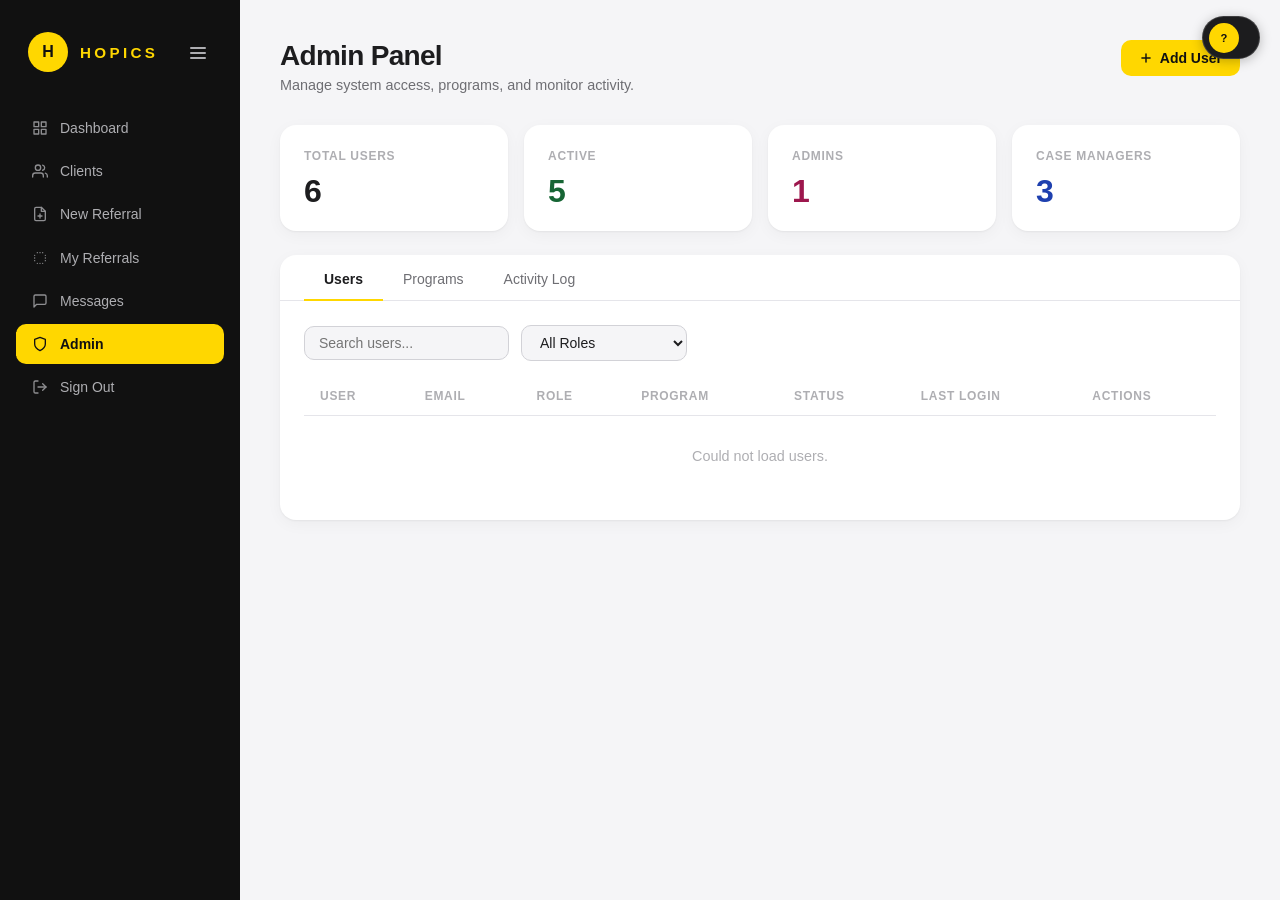
==== admin.html @ d1a569f7 "Fix program/lastLogin column mismatch from old Users sheet schema Old GAS rows had no Program column" ====
<!DOCTYPE html>
<html lang="en">
<head>
    <meta charset="UTF-8">
    <meta name="viewport" content="width=device-width, initial-scale=1.0">
    <title>HOPICS — Admin Panel</title>
    <link rel="stylesheet" href="styles.css">
    <script src="hopics-utils.js"></script>
    <style>
        /* ── Admin-specific overrides ── */
        .admin-header {
            display: flex;
            justify-content: space-between;
            align-items: flex-start;
            gap: 1rem;
            flex-wrap: wrap;
            margin-bottom: 2rem;
        }

        .admin-header h1 {
            font-size: 1.75rem;
            font-weight: 700;
            letter-spacing: -0.025em;
            color: #1d1d1f;
        }

        .admin-header p {
            color: #6e6e73;
            margin-top: 0.3rem;
            font-size: 0.9rem;
        }

        /* ── User table avatar colors ── */
        .ua-red    { background: #fce7f3; }
        .ua-purple { background: #ede9fe; }
        .ua-blue   { background: #dbeafe; }
        .ua-orange { background: #ffedd5; }
        .ua-green  { background: #dcfce7; }
        .ua-gray   { background: #f5f5f7; }

        /* ── Toggle switch ── */
        .toggle {
            position: relative;
            display: inline-flex;
            align-items: center;
            width: 38px;
            height: 22px;
            cursor: pointer;
        }

        .toggle input {
            opacity: 0;
            width: 0;
            height: 0;
            position: absolute;
        }

        .toggle-track {
            position: absolute;
            inset: 0;
            background: #d2d2d7;
            border-radius: 99px;
            transition: background 0.2s;
        }

        .toggle-thumb {
            position: absolute;
            left: 3px;
            top: 3px;
            width: 16px;
            height: 16px;
            background: #ffffff;
            border-radius: 50%;
            transition: transform 0.2s;
            box-shadow: 0 1px 3px rgba(0,0,0,0.2);
        }

        .toggle input:checked ~ .toggle-track { background: #22c55e; }
        .toggle input:checked ~ .toggle-thumb { transform: translateX(16px); }

        /* ── Filter row ── */
        .filter-row {
            display: flex;
            gap: 0.75rem;
            align-items: center;
            flex-wrap: wrap;
            margin-bottom: 1rem;
        }

        .filter-row input,
        .filter-row select {
            padding: 0.5rem 0.875rem;
            border: 1px solid #d2d2d7;
            border-radius: 10px;
            background: #f5f5f7;
            font-size: 0.875rem;
            color: #1d1d1f;
            outline: none;
            transition: border-color 0.2s, box-shadow 0.2s;
        }

        .filter-row input:focus,
        .filter-row select:focus {
            border-color: #ffd700;
            box-shadow: 0 0 0 3px rgba(255,215,0,0.18);
            background: #fff;
        }

        .filter-row input { min-width: 200px; }

        /* ── Action btn small ── */
        .btn-xs {
            padding: 0.35rem 0.75rem;
            border-radius: 8px;
            font-size: 0.78rem;
            font-weight: 600;
            cursor: pointer;
            border: none;
            display: inline-flex;
            align-items: center;
            gap: 0.3rem;
            transition: background 0.15s, box-shadow 0.15s;
            white-space: nowrap;
        }

        .btn-xs-secondary {
            background: #f5f5f7;
            color: #1d1d1f;
            border: 1px solid #d2d2d7;
        }

        .btn-xs-secondary:hover { background: #e5e5ea; }

        /* ── Programs table ── */
        .prog-type-tag {
            font-size: 0.775rem;
            color: #6e6e73;
            background: #f5f5f7;
            border-radius: 6px;
            padding: 0.2rem 0.55rem;
        }

        /* ── Activity icon ── */
        .activity-icon {
            width: 28px;
            height: 28px;
            border-radius: 8px;
            display: grid;
            place-items: center;
            flex-shrink: 0;
        }

        /* ── Modal form fields ── */
        .modal-form-group {
            display: grid;
            gap: 0.5rem;
            margin-bottom: 1.125rem;
        }

        .modal-label {
            font-size: 0.825rem;
            font-weight: 600;
            color: #1d1d1f;
        }

        .modal-input {
            width: 100%;
            padding: 0.75rem 0.875rem;
            border: 1px solid #d2d2d7;
            border-radius: 10px;
            background: #f5f5f7;
            font-size: 0.9rem;
            color: #1d1d1f;
            outline: none;
            transition: border-color 0.2s, box-shadow 0.2s, background 0.2s;
        }

        .modal-input:focus {
            border-color: #ffd700;
            box-shadow: 0 0 0 3px rgba(255,215,0,0.18);
            background: #fff;
        }

        .modal-footer {
            display: flex;
            justify-content: flex-end;
            gap: 0.625rem;
            margin-top: 1.5rem;
        }

        /* ── Responsive ── */
        @media (max-width: 900px) {
            .data-grid { grid-template-columns: repeat(2, 1fr); }
        }
    </style>
</head>
<body>
<!-- Fixed profile button top-right -->
<div id="profileBtn" onclick="window.location.href='staff-profile.html'">
    <div id="sidebarAvatar" style="width:30px;height:30px;border-radius:50%;background:#ffd700;display:grid;place-items:center;font-weight:800;font-size:0.7rem;color:#111;flex-shrink:0;overflow:hidden;">?</div>
    <span id="sidebarName" style="font-size:0.78rem;font-weight:600;color:#f5f5f7;max-width:120px;overflow:hidden;text-overflow:ellipsis;white-space:nowrap;"></span>
</div>
    <div class="app-shell">
        <aside class="app-sidebar">
            <div class="sidebar-brand">
                <div class="brand-mark">H</div>
                <h2>HOPICS</h2>
            </div>

            <nav class="sidebar-nav">
                <a href="dashboard.html">
                    <svg xmlns="http://www.w3.org/2000/svg" width="16" height="16" viewBox="0 0 24 24"
                         fill="none" stroke="currentColor" stroke-width="2" stroke-linecap="round" stroke-linejoin="round">
                        <rect x="3" y="3" width="7" height="7"/><rect x="14" y="3" width="7" height="7"/>
                        <rect x="14" y="14" width="7" height="7"/><rect x="3" y="14" width="7" height="7"/>
                    </svg>
                    <span>Dashboard</span>
                </a>
                <a href="clients.html">
                    <svg xmlns="http://www.w3.org/2000/svg" width="16" height="16" viewBox="0 0 24 24"
                         fill="none" stroke="currentColor" stroke-width="2" stroke-linecap="round" stroke-linejoin="round">
                        <path d="M17 21v-2a4 4 0 0 0-4-4H5a4 4 0 0 0-4 4v2"/>
                        <circle cx="9" cy="7" r="4"/>
                        <path d="M23 21v-2a4 4 0 0 0-3-3.87"/>
                        <path d="M16 3.13a4 4 0 0 1 0 7.75"/>
                    </svg>
                    <span>Clients</span>
                </a>
                <a href="referral.html">
                    <svg xmlns="http://www.w3.org/2000/svg" width="16" height="16" viewBox="0 0 24 24"
                         fill="none" stroke="currentColor" stroke-width="2" stroke-linecap="round" stroke-linejoin="round">
                        <path d="M14 2H6a2 2 0 0 0-2 2v16a2 2 0 0 0 2 2h12a2 2 0 0 0 2-2V8z"/>
                        <polyline points="14 2 14 8 20 8"/><line x1="12" y1="18" x2="12" y2="12"/>
                        <line x1="9" y1="15" x2="15" y2="15"/>
                    </svg>
                    <span>New Referral</span>
                </a>
                <a href="my-referrals.html">
                    <svg xmlns="http://www.w3.org/2000/svg" width="16" height="16" viewBox="0 0 24 24"
                         fill="none" stroke="currentColor" stroke-width="2" stroke-linecap="round" stroke-linejoin="round">
                        <path d="M16 4h.01"/><path d="M16 20h.01"/><path d="M8 4h.01"/><path d="M8 20h.01"/>
                        <path d="M12 4h.01"/><path d="M12 20h.01"/><path d="M4 8h.01"/><path d="M4 12h.01"/>
                        <path d="M4 16h.01"/><path d="M20 8h.01"/><path d="M20 12h.01"/><path d="M20 16h.01"/>
                    </svg>
                    <span>My Referrals</span>
                </a>
                <a href="messages.html">
                    <svg xmlns="http://www.w3.org/2000/svg" width="16" height="16" viewBox="0 0 24 24"
                         fill="none" stroke="currentColor" stroke-width="2" stroke-linecap="round" stroke-linejoin="round">
                        <path d="M21 15a2 2 0 0 1-2 2H7l-4 4V5a2 2 0 0 1 2-2h14a2 2 0 0 1 2 2z"/>
                    </svg>
                    <span>Messages</span>
                </a>
                <a href="admin.html" id="adminLink" class="active">
                    <svg xmlns="http://www.w3.org/2000/svg" width="16" height="16" viewBox="0 0 24 24"
                         fill="none" stroke="currentColor" stroke-width="2" stroke-linecap="round" stroke-linejoin="round">
                        <path d="M12 22s8-4 8-10V5l-8-3-8 3v7c0 6 8 10 8 10z"/>
                    </svg>
                    <span>Admin</span>
                </a>
                <a href="index.html" onclick="sessionStorage.removeItem('hopics_user')">
                    <svg xmlns="http://www.w3.org/2000/svg" width="16" height="16" viewBox="0 0 24 24"
                         fill="none" stroke="currentColor" stroke-width="2" stroke-linecap="round" stroke-linejoin="round">
                        <path d="M9 21H5a2 2 0 0 1-2-2V5a2 2 0 0 1 2-2h4"/>
                        <polyline points="16 17 21 12 16 7"/>
                        <line x1="21" y1="12" x2="9" y2="12"/>
                    </svg>
                    <span>Sign Out</span>
                </a>
            </nav>

        </aside>

        <main class="app-main">
            <!-- Admin Header -->
            <div class="admin-header">
                <div>
                    <h1>Admin Panel</h1>
                    <p>Manage system access, programs, and monitor activity.</p>
                </div>
                <div class="quick-actions">
                    <button class="btn btn-primary" onclick="openModal('addUserModal')">
                        <svg xmlns="http://www.w3.org/2000/svg" width="14" height="14" viewBox="0 0 24 24"
                             fill="none" stroke="currentColor" stroke-width="2.5" stroke-linecap="round" stroke-linejoin="round">
                            <line x1="12" y1="5" x2="12" y2="19"/><line x1="5" y1="12" x2="19" y2="12"/>
                        </svg>
                        Add User
                    </button>
                </div>
            </div>

            <!-- Stats -->
            <div class="data-grid" id="adminStats">
                <div class="stat-card">
                    <h3>Total Users</h3>
                    <div class="card-value">6</div>
                </div>
                <div class="stat-card">
                    <h3>Active</h3>
                    <div class="card-value" style="color:#166534;">5</div>
                </div>
                <div class="stat-card">
                    <h3>Admins</h3>
                    <div class="card-value" style="color:#9d174d;">1</div>
                </div>
                <div class="stat-card">
                    <h3>Case Managers</h3>
                    <div class="card-value" style="color:#1e40af;">3</div>
                </div>
            </div>

            <!-- Tab Bar -->
            <div class="card" style="padding:0;overflow:hidden;">
                <div class="tab-bar" style="margin-bottom:0;padding:0 1.5rem;padding-top:0.25rem;">
                    <button class="active" onclick="switchTab('users', this)">Users</button>
                    <button onclick="switchTab('programs', this)">Programs</button>
                    <button onclick="switchTab('activity', this)">Activity Log</button>
                </div>

                <div style="padding:1.5rem;">

                    <!-- ── TAB: Users ── -->
                    <div id="tab-users" class="tab-pane active">
                        <div class="filter-row">
                            <input type="text" placeholder="Search users..." id="userSearch" oninput="filterUsers(this.value)">
                            <select id="roleFilter" onchange="filterUsers(document.getElementById('userSearch').value)">
                                <option value="">All Roles</option>
                                <option value="admin">Admin</option>
                                <option value="supervisor">Supervisor</option>
                                <option value="case_manager">Case Manager</option>
                                <option value="intake">Intake Coordinator</option>
                                <option value="outreach">Outreach Worker</option>
                                <option value="readonly">Read Only</option>
                            </select>
                        </div>

                        <div class="table-wrapper" style="margin-top:0;">
                            <table class="table" id="usersTable">
                                <thead>
                                    <tr>
                                        <th>User</th>
                                        <th>Email</th>
                                        <th>Role</th>
                                        <th>Program</th>
                                        <th>Status</th>
                                        <th>Last Login</th>
                                        <th>Actions</th>
                                    </tr>
                                </thead>
                                <tbody id="usersTableBody">
                                    <!-- Populated by JS -->
                                </tbody>
                            </table>
                        </div>
                    </div>

                    <!-- ── TAB: Programs ── -->
                    <div id="tab-programs" class="tab-pane">
                        <div class="filter-row" style="justify-content:space-between;">
                            <span style="font-size:0.875rem;color:#6e6e73;">
                                Programs active in the HOPICS referral system
                            </span>
                            <button class="btn btn-secondary" onclick="openModal('addProgramModal')" style="font-size:0.825rem;padding:0.45rem 0.875rem;">
                                + Add Program
                            </button>
                        </div>

                        <div class="table-wrapper" style="margin-top:0;">
                            <table class="table">
                                <thead>
                                    <tr>
                                        <th>Program Name</th>
                                        <th>Category</th>
                                        <th>Description</th>
                                        <th>Address</th>
                                        <th>Phone</th>
                                        <th>Contact</th>
                                        <th>Status</th>
                                        <th>Actions</th>
                                    </tr>
                                </thead>
                                <tbody id="programsTableBody">
                                    <!-- Populated by JS -->
                                </tbody>
                            </table>
                        </div>
                    </div>

                    <!-- ── TAB: Activity Log ── -->
                    <div id="tab-activity" class="tab-pane">
                        <div class="filter-row">
                            <input type="date" id="logDateFrom" title="From date">
                            <input type="date" id="logDateTo" title="To date">
                            <select id="logUserFilter">
                                <option value="">All Users</option>
                                <option>Ashley R.</option>
                                <option>Carlos M.</option>
                                <option>Elena V.</option>
                                <option>Marcus D.</option>
                                <option>Jordan K.</option>
                                <option>Sam T.</option>
                            </select>
                            <button class="btn btn-secondary" style="font-size:0.825rem;padding:0.45rem 0.875rem;" onclick="filterLog()">Filter</button>
                        </div>

                        <div class="table-wrapper" style="margin-top:0;">
                            <table class="table">
                                <thead>
                                    <tr>
                                        <th>Timestamp</th>
                                        <th>User</th>
                                        <th>Action</th>
                                        <th>Details</th>
                                    </tr>
                                </thead>
                                <tbody id="activityTableBody">
                                    <!-- Populated by JS -->
                                </tbody>
                            </table>
                        </div>
                    </div>

                </div>
            </div>
        </main>
    </div>

    <!-- ══════════════════════════════════════════════════════
         MODALS
    ══════════════════════════════════════════════════════ -->

    <!-- Add User Modal -->
    <div class="modal-overlay" id="addUserModal" onclick="onOverlayClick(event,'addUserModal')">
        <div class="modal-box">
            <div class="modal-header">
                <span class="modal-title">Add New User</span>
                <button class="modal-close" onclick="closeModal('addUserModal')" aria-label="Close">
                    <svg xmlns="http://www.w3.org/2000/svg" width="16" height="16" viewBox="0 0 24 24"
                         fill="none" stroke="currentColor" stroke-width="2.5" stroke-linecap="round" stroke-linejoin="round">
                        <line x1="18" y1="6" x2="6" y2="18"/><line x1="6" y1="6" x2="18" y2="18"/>
                    </svg>
                </button>
            </div>
            <div class="modal-form-group">
                <label class="modal-label" for="newUserName">Full Name</label>
                <input class="modal-input" type="text" id="newUserName" placeholder="e.g. Jordan Kim">
            </div>
            <div class="modal-form-group">
                <label class="modal-label" for="newUserEmail">Google Workspace Email</label>
                <input class="modal-input" type="email" id="newUserEmail" placeholder="user@hopics.org">
            </div>
            <div class="modal-form-group">
                <label class="modal-label" for="newUserRole">Role</label>
                <select class="modal-input" id="newUserRole">
                    <option value="admin">Admin</option>
                    <option value="supervisor">Supervisor</option>
                    <option value="case_manager" selected>Case Manager</option>
                    <option value="intake">Intake Coordinator</option>
                    <option value="outreach">Outreach Worker</option>
                    <option value="readonly">Read Only</option>
                </select>
            </div>
            <div class="modal-form-group">
                <label class="modal-label" for="newUserProgram">Program</label>
                <select class="modal-input program-dropdown" id="newUserProgram">
                    <option value="">-- No Program --</option>
                </select>
            </div>
            <div class="modal-footer">
                <button class="btn btn-secondary" onclick="closeModal('addUserModal')">Cancel</button>
                <button class="btn btn-primary" onclick="addUser()">Add User</button>
            </div>
        </div>
    </div>

    <!-- Edit Role Modal -->
    <div class="modal-overlay" id="editRoleModal" onclick="onOverlayClick(event,'editRoleModal')">
        <div class="modal-box">
            <div class="modal-header">
                <span class="modal-title">Edit User Role</span>
                <button class="modal-close" onclick="closeModal('editRoleModal')" aria-label="Close">
                    <svg xmlns="http://www.w3.org/2000/svg" width="16" height="16" viewBox="0 0 24 24"
                         fill="none" stroke="currentColor" stroke-width="2.5" stroke-linecap="round" stroke-linejoin="round">
                        <line x1="18" y1="6" x2="6" y2="18"/><line x1="6" y1="6" x2="18" y2="18"/>
                    </svg>
                </button>
            </div>
            <p style="font-size:0.875rem;color:#6e6e73;margin-bottom:1.25rem;">
                Changing the role for <strong id="editRoleUserName" style="color:#1d1d1f;"></strong>.
            </p>
            <div class="modal-form-group">
                <label class="modal-label" for="editRoleSelect">New Role</label>
                <select class="modal-input" id="editRoleSelect">
                    <option value="admin">Admin</option>
                    <option value="supervisor">Supervisor</option>
                    <option value="case_manager">Case Manager</option>
                    <option value="intake">Intake Coordinator</option>
                    <option value="outreach">Outreach Worker</option>
                    <option value="readonly">Read Only</option>
                </select>
            </div>
            <div class="modal-footer">
                <button class="btn btn-secondary" onclick="closeModal('editRoleModal')">Cancel</button>
                <button class="btn btn-primary" onclick="saveRole()">Save Role</button>
            </div>
        </div>
    </div>

    <!-- Add Program Modal -->
    <div class="modal-overlay" id="addProgramModal" onclick="onOverlayClick(event,'addProgramModal')">
        <div class="modal-box" style="max-height:90vh;overflow-y:auto;">
            <div class="modal-header">
                <span class="modal-title">Add Program</span>
                <button class="modal-close" onclick="closeModal('addProgramModal')" aria-label="Close">
                    <svg xmlns="http://www.w3.org/2000/svg" width="16" height="16" viewBox="0 0 24 24"
                         fill="none" stroke="currentColor" stroke-width="2.5" stroke-linecap="round" stroke-linejoin="round">
                        <line x1="18" y1="6" x2="6" y2="18"/><line x1="6" y1="6" x2="18" y2="18"/>
                    </svg>
                </button>
            </div>
            <div class="modal-form-group">
                <label class="modal-label" for="newProgName">Program Name *</label>
                <input class="modal-input" type="text" id="newProgName" placeholder="e.g. Rapid Rehousing">
            </div>
            <div class="modal-form-group">
                <label class="modal-label" for="newProgCategory">Category</label>
                <input class="modal-input" type="text" id="newProgCategory" placeholder="e.g. Housing">
            </div>
            <div class="modal-form-group">
                <label class="modal-label" for="newProgDesc">Description</label>
                <textarea class="modal-input" id="newProgDesc" rows="3" placeholder="Brief description of the program..." style="resize:vertical;"></textarea>
            </div>
            <div class="modal-form-group">
                <label class="modal-label" for="newProgAddress">Address</label>
                <input class="modal-input" type="text" id="newProgAddress" placeholder="123 Main St, Los Angeles, CA">
            </div>
            <div class="modal-form-group">
                <label class="modal-label" for="newProgPhone">Phone</label>
                <input class="modal-input" type="text" id="newProgPhone" placeholder="(213) 555-0100">
            </div>
            <div class="modal-form-group">
                <label class="modal-label" for="newProgContact">Contact Name</label>
                <input class="modal-input" type="text" id="newProgContact" placeholder="e.g. Jane Doe">
            </div>
            <div class="modal-form-group">
                <label class="modal-label" for="newProgStatus">Status</label>
                <select class="modal-input" id="newProgStatus">
                    <option value="Active" selected>Active</option>
                    <option value="Inactive">Inactive</option>
                </select>
            </div>
            <div class="modal-footer">
                <button class="btn btn-secondary" onclick="closeModal('addProgramModal')">Cancel</button>
                <button class="btn btn-primary" onclick="addProgram()">Add Program</button>
            </div>
        </div>
    </div>

    <script>
        // ── Session guard ────────────────────────────────────────────
        const _sess = JSON.parse(sessionStorage.getItem('hopics_user') || '{}');
        if (_sess.role === 'admin') {
            const al = document.getElementById('adminLink');
            if (al) al.style.display = 'flex';
        }

        // ── Mock Data ────────────────────────────────────────────────
        const ROLE_LABELS = {
            admin:        'Admin',
            supervisor:   'Supervisor',
            case_manager: 'Case Manager',
            intake:       'Intake Coordinator',
            outreach:     'Outreach Worker',
            readonly:     'Read Only'
        };

        const ROLE_CSS = {
            admin:        'role-admin',
            supervisor:   'role-supervisor',
            case_manager: 'role-case-manager',
            intake:       'role-intake',
            outreach:     'role-outreach',
            readonly:     'role-readonly'
        };

        const GAS_URL = 'https://script.google.com/macros/s/AKfycbxivCGau_AAvXVPa20svMiZKRmm2IXqk6vT7KL_nmnCcIR8pz2wwUHekONomebDaM0L2w/exec';

        const AVATAR_CSS = {
            admin:        'ua-red',
            supervisor:   'ua-purple',
            case_manager: 'ua-blue',
            intake:       'ua-orange',
            outreach:     'ua-green',
            readonly:     'ua-gray'
        };

        let users = [];

        let programs = [];

        const activityLog = [
            { ts: 'Apr 6, 2026, 9:18 AM',  user: 'Ashley R.',  action: 'created',     detail: 'New referral for Maria Lopez — Housing' },
            { ts: 'Apr 6, 2026, 8:55 AM',  user: 'Elena V.',   action: 'login',       detail: 'Signed in via Google SSO' },
            { ts: 'Apr 5, 2026, 4:22 PM',  user: 'Carlos M.',  action: 'edited',      detail: 'Updated referral REF_1711944120000 status → In Progress' },
            { ts: 'Apr 5, 2026, 3:40 PM',  user: 'Ashley R.',  action: 'added',       detail: 'Added user Jordan Kim (Intake Coordinator)' },
            { ts: 'Apr 5, 2026, 2:15 PM',  user: 'Marcus D.',  action: 'created',     detail: 'New referral for David Torres — Employment' },
            { ts: 'Apr 4, 2026, 11:05 AM', user: 'Jordan K.',  action: 'login',       detail: 'Signed in via Google SSO' },
            { ts: 'Apr 3, 2026, 3:50 PM',  user: 'Ashley R.',  action: 'deactivated', detail: 'Deactivated user Sam Thompson' },
            { ts: 'Apr 3, 2026, 1:30 PM',  user: 'Elena V.',   action: 'created',     detail: 'New referral for Angela Kim — Medical' },
            { ts: 'Apr 2, 2026, 10:45 AM', user: 'Carlos M.',  action: 'edited',      detail: 'Updated referral REF_1711855320000 status → Completed' },
            { ts: 'Apr 1, 2026, 9:00 AM',  user: 'Ashley R.',  action: 'login',       detail: 'Signed in via Google SSO' }
        ];

        // ── Tab switching ─────────────────────────────────────────────
        function switchTab(name, btn) {
            document.querySelectorAll('.tab-pane').forEach(p => p.classList.remove('active'));
            document.querySelectorAll('.tab-bar button').forEach(b => b.classList.remove('active'));
            document.getElementById('tab-' + name).classList.add('active');
            btn.classList.add('active');
        }

        // ── Initials ─────────────────────────────────────────────────
        function initials(name) {
            const p = name.trim().split(' ');
            return p.length >= 2 ? (p[0][0] + p[p.length - 1][0]).toUpperCase() : name.slice(0, 2).toUpperCase();
        }

        // ── Render Users ──────────────────────────────────────────────
        function renderUsers(list) {
            const tbody = document.getElementById('usersTableBody');
            tbody.innerHTML = list.map(u => `
                <tr data-id="${u.id}">
                    <td>
                        <div style="display:flex;align-items:center;gap:0.75rem;">
                            <div class="admin-table-avatar ${AVATAR_CSS[u.role]}">${initials(u.name)}</div>
                            <span style="font-weight:600;font-size:0.9rem;">${u.name}</span>
                        </div>
                    </td>
                    <td style="color:#6e6e73;font-size:0.875rem;">${u.email}</td>
                    <td><span class="role-badge ${ROLE_CSS[u.role]}">${ROLE_LABELS[u.role]}</span></td>
                    <td style="font-size:0.875rem;color:#3d3d3f;">${u.program || '—'}</td>
                    <td>
                        <span class="status-pill ${u.status ? 'status-active-pill' : 'status-inactive-pill'}">
                            ${u.status ? 'Active' : 'Inactive'}
                        </span>
                    </td>
                    <td style="color:#6e6e73;font-size:0.85rem;">${u.lastLogin}</td>
                    <td>
                        <div style="display:flex;align-items:center;gap:0.625rem;">
                            <button class="btn-xs btn-xs-secondary" onclick="openEditRole(${u.id})">Edit Role</button>
                            <button class="btn-xs btn-xs-secondary" onclick="openEditProgram('${u.email}', ${JSON.stringify(u.program || '')})">Edit Program</button>
                            <label class="toggle" title="${u.status ? 'Deactivate' : 'Activate'} user">
                                <input type="checkbox" ${u.status ? 'checked' : ''} onchange="toggleUser(${u.id}, this.checked)">
                                <div class="toggle-track"></div>
                                <div class="toggle-thumb"></div>
                            </label>
                        </div>
                    </td>
                </tr>
            `).join('');
        }

        function filterUsers(q) {
            const role = document.getElementById('roleFilter').value;
            const lower = q.toLowerCase();
            const filtered = users.filter(u =>
                (!role || u.role === role) &&
                (!q || u.name.toLowerCase().includes(lower) || u.email.toLowerCase().includes(lower))
            );
            renderUsers(filtered);
        }

        // ── Render Programs ───────────────────────────────────────────
        function renderPrograms() {
            const tbody = document.getElementById('programsTableBody');
            const canEdit = (_sess.role === 'admin' || _sess.role === 'supervisor');
            if (!programs || programs.length === 0) {
                tbody.innerHTML = '<tr><td colspan="8" style="text-align:center;padding:2rem;color:#aeaeb2;">No programs found.</td></tr>';
                return;
            }
            tbody.innerHTML = programs.map(p => `
                <tr>
                    <td style="font-weight:600;">${p.programName || p.name || ''}</td>
                    <td><span class="prog-type-tag">${p.category || p.type || '—'}</span></td>
                    <td style="font-size:0.85rem;color:#3d3d3f;max-width:180px;overflow:hidden;text-overflow:ellipsis;white-space:nowrap;" title="${(p.description || '').replace(/"/g,'&quot;')}">${p.description ? (p.description.length > 50 ? p.description.slice(0,50) + '…' : p.description) : '—'}</td>
                    <td style="font-size:0.85rem;color:#3d3d3f;">${p.address || '—'}</td>
                    <td style="font-size:0.85rem;color:#3d3d3f;">${p.phone || '—'}</td>
                    <td style="font-size:0.85rem;color:#3d3d3f;">${p.contactName || '—'}</td>
                    <td>
                        <span class="status-pill ${(p.status || (p.active ? 'Active' : 'Inactive')) === 'Active' ? 'prog-active' : 'prog-inactive'}">
                            ${p.status || (p.active ? 'Active' : 'Inactive')}
                        </span>
                    </td>
                    <td>
                        <div style="display:flex;align-items:center;gap:0.5rem;">
                            ${canEdit ? `<button class="btn-xs btn-xs-secondary" onclick='openEditProgramModal(${JSON.stringify(p)})'>Edit</button>` : ''}
                            ${canEdit ? `<button class="btn-xs btn-xs-secondary" style="color:#dc2626;border-color:#fecaca;" onclick="deleteProgram('${p.programId || ''}', '${(p.programName || p.name || '').replace(/'/g,"\\'")}')">Delete</button>` : ''}
                        </div>
                    </td>
                </tr>
            `).join('');
        }

        // ── Render Activity Log ───────────────────────────────────────
        const ACTION_CSS = {
            created:     'action-created',
            edited:      'action-edited',
            login:       'action-login',
            added:       'action-added',
            deactivated: 'action-deactivated'
        };

        function renderActivity(list) {
            const tbody = document.getElementById('activityTableBody');
            tbody.innerHTML = list.map(a => `
                <tr>
                    <td style="color:#6e6e73;font-size:0.83rem;white-space:nowrap;">${a.ts}</td>
                    <td style="font-weight:600;font-size:0.875rem;">${a.user}</td>
                    <td><span class="action-tag ${ACTION_CSS[a.action] || ''}">${a.action.charAt(0).toUpperCase() + a.action.slice(1)}</span></td>
                    <td style="font-size:0.875rem;color:#3d3d3f;">${a.detail}</td>
                </tr>
            `).join('');
        }

        function filterLog() {
            const user = document.getElementById('logUserFilter').value;
            const from = document.getElementById('logDateFrom').value;
            const to   = document.getElementById('logDateTo').value;
            let list = activityLog;
            if (user) list = list.filter(a => a.user.startsWith(user.split(' ')[0]));
            renderActivity(list);
        }

        // ── Toggle user active state ──────────────────────────────────
        function toggleUser(id, active) {
            const u = users.find(u => u.id === id);
            if (u) {
                u.status = active;
                updateAdminStats();
            }
        }

        // ── Add user ─────────────────────────────────────────────────
        function addUser() {
            const name    = document.getElementById('newUserName').value.trim();
            const email   = document.getElementById('newUserEmail').value.trim();
            const role    = document.getElementById('newUserRole').value;
            const program = document.getElementById('newUserProgram').value;

            if (!name || !email) {
                alert('Please fill in name and email.');
                return;
            }

            fetch(GAS_URL, {
                method: 'POST',
                mode:   'no-cors',
                headers: { 'Content-Type': 'application/x-www-form-urlencoded' },
                body: new URLSearchParams({
                    action:   'newUser',
                    name:     name,
                    email:    email,
                    role:     role,
                    program:  program,
                    addedBy:  _sess.email || ''
                }).toString()
            }).catch(() => {});

            // Update local list
            users.push({ id: Date.now(), name, email, role, program, status: true, lastLogin: 'Never' });
            closeModal('addUserModal');
            document.getElementById('newUserName').value  = '';
            document.getElementById('newUserEmail').value = '';
            renderUsers(users);
            updateAdminStats();
        }

        // ── Add program ───────────────────────────────────────────────
        function addProgram() {
            const name        = document.getElementById('newProgName').value.trim();
            const category    = document.getElementById('newProgCategory').value.trim();
            const description = document.getElementById('newProgDesc').value.trim();
            const address     = document.getElementById('newProgAddress').value.trim();
            const phone       = document.getElementById('newProgPhone').value.trim();
            const contactName = document.getElementById('newProgContact').value.trim();
            const status      = document.getElementById('newProgStatus').value;

            if (!name) { alert('Please enter a program name.'); return; }

            fetch(GAS_URL, {
                method: 'POST',
                mode:   'no-cors',
                headers: { 'Content-Type': 'application/x-www-form-urlencoded' },
                body: new URLSearchParams({
                    action:      'addProgram',
                    programName: name,
                    category:    category,
                    description: description,
                    address:     address,
                    phone:       phone,
                    contactName: contactName,
                    status:      status,
                    addedBy:     _sess.email || ''
                }).toString()
            }).catch(() => {});

            closeModal('addProgramModal');
            // Clear fields
            ['newProgName','newProgCategory','newProgDesc','newProgAddress','newProgPhone','newProgContact'].forEach(id => {
                document.getElementById(id).value = '';
            });
            document.getElementById('newProgStatus').value = 'Active';
            loadPrograms();
        }

        // ── Edit role ─────────────────────────────────────────────────
        let _editRoleId = null;

        function openEditRole(id) {
            const u = users.find(u => u.id === id);
            if (!u) return;
            _editRoleId = id;
            document.getElementById('editRoleUserName').textContent = u.name;
            document.getElementById('editRoleSelect').value = u.role;
            openModal('editRoleModal');
        }

        function saveRole() {
            const u = users.find(u => u.id === _editRoleId);
            if (!u) return;

            const newRole = document.getElementById('editRoleSelect').value;
            u.role = newRole;
            renderUsers(users);
            updateAdminStats();
            closeModal('editRoleModal');

            fetch(GAS_URL, {
                method: 'POST',
                mode:   'no-cors',
                headers: { 'Content-Type': 'application/x-www-form-urlencoded' },
                body: new URLSearchParams({
                    action: 'updateUserRole',
                    email:  u.email,
                    role:   newRole
                }).toString()
            }).catch(() => {});
        }

        // ── Update stats ──────────────────────────────────────────────
        function updateAdminStats() {
            const cards = document.querySelectorAll('#adminStats .card-value');
            cards[0].textContent = users.length;
            cards[1].textContent = users.filter(u => u.status).length;
            cards[2].textContent = users.filter(u => u.role === 'admin').length;
            cards[3].textContent = users.filter(u => u.role === 'case_manager').length;
        }

        // ── Modal helpers ─────────────────────────────────────────────
        function openModal(id) {
            document.getElementById(id).classList.add('open');
        }

        function closeModal(id) {
            document.getElementById(id).classList.remove('open');
        }

        function onOverlayClick(e, id) {
            if (e.target === document.getElementById(id)) closeModal(id);
        }

        document.addEventListener('keydown', function(e) {
            if (e.key === 'Escape') {
                document.querySelectorAll('.modal-overlay.open').forEach(m => m.classList.remove('open'));
            }
        });

        // ── Load users from Google Sheets ─────────────────────────────
        function loadUsers() {
            const tbody = document.getElementById('usersTableBody');
            if (tbody) tbody.innerHTML = '<tr><td colspan="7" style="text-align:center;padding:2rem;color:#aeaeb2;">Loading users…</td></tr>';

            const script = document.createElement('script');
            script.src = GAS_URL + '?action=listUsers&callback=onUsersLoaded';
            script.onerror = function() {
                if (tbody) tbody.innerHTML = '<tr><td colspan="7" style="text-align:center;padding:2rem;color:#aeaeb2;">Could not load users.</td></tr>';
            };
            setTimeout(function() {
                if (users.length === 0) renderUsers([]);
            }, 10000);
            document.head.appendChild(script);
        }

        // Detect if a value looks like a date/timestamp (column shift from old schema)
        function looksLikeDate(val) {
            if (!val) return false;
            var s = String(val);
            return /^\d{4}-\d{2}-\d{2}/.test(s) || s.includes('T') && s.includes(':') && s.includes('Z');
        }

        function onUsersLoaded(data) {
            if (data && data.success && Array.isArray(data.users)) {
                users = data.users.map(function(u, i) {
                    // Old schema had no Program column — detect by checking if program field is a date
                    var prog      = u.program   || '';
                    var lastLogin = u.lastLogin || 'Never';
                    if (looksLikeDate(prog)) {
                        // Columns shifted: program slot has dateAdded, lastLogin slot has addedBy
                        prog      = '';
                        lastLogin = u.dateAdded || 'Never';
                    }
                    // Clean up raw ISO timestamps for display
                    if (looksLikeDate(lastLogin)) {
                        try { lastLogin = new Date(lastLogin).toLocaleDateString(); } catch(e) {}
                    }
                    return {
                        id:        i + 1,
                        name:      u.name  || '',
                        email:     u.email || '',
                        role:      u.role  || 'case_manager',
                        status:    String(u.status).toLowerCase() === 'active',
                        program:   prog,
                        lastLogin: lastLogin
                    };
                });
                renderUsers(users);
                updateAdminStats();
            }
        }

        // ── Load programs from Google Sheets ──────────────────────────
        function loadPrograms() {
            const tbody = document.getElementById('programsTableBody');
            if (tbody) tbody.innerHTML = '<tr><td colspan="8" style="text-align:center;padding:2rem;color:#aeaeb2;">Loading programs…</td></tr>';

            const cbName = '_progCb' + Date.now();
            window[cbName] = function(data) {
                try { delete window[cbName]; } catch(e) {}
                if (data && data.success && Array.isArray(data.programs)) {
                    programs = data.programs;
                } else {
                    programs = [];
                }
                renderPrograms();
            };
            const script = document.createElement('script');
            script.src = GAS_URL + '?action=listPrograms&callback=' + cbName;
            script.onerror = function() {
                programs = [];
                renderPrograms();
            };
            document.head.appendChild(script);
        }

        // ── Load programs into dropdown selects ───────────────────────
        function loadProgramsForDropdown() {
            const cbName = '_progDdCb' + Date.now();
            window[cbName] = function(data) {
                try { delete window[cbName]; } catch(e) {}
                const selects = document.querySelectorAll('.program-dropdown');
                const opts = '<option value="">-- No Program --</option>' +
                    (data.success && data.programs ? data.programs.filter(p => p.status !== 'Inactive').map(p =>
                        `<option value="${p.programName}">${p.programName}</option>`
                    ).join('') : '');
                selects.forEach(s => { s.innerHTML = opts; });
            };
            const s = document.createElement('script');
            s.src = GAS_URL + '?action=listPrograms&callback=' + cbName;
            document.head.appendChild(s);
        }

        // ── Edit program assignment for a user ────────────────────────
        function openEditProgram(email, currentProgram) {
            const prog = prompt('Assign program for ' + email + ':\n(Leave blank to remove)', currentProgram || '');
            if (prog === null) return; // cancelled
            fetch(GAS_URL, {
                method: 'POST', mode: 'no-cors',
                headers: { 'Content-Type': 'application/x-www-form-urlencoded' },
                body: new URLSearchParams({ action: 'updateUserProgram', email, program: prog, changedBy: _sess.email || '' }).toString()
            }).catch(() => {});
            // Update local display immediately
            const user = users.find(u => u.email === email);
            if (user) { user.program = prog; renderUsers(users); }
        }

        // ── Edit program modal ────────────────────────────────────────
        function openEditProgramModal(prog) {
            document.getElementById('editProgId').value        = prog.programId || '';
            document.getElementById('editProgName').value      = prog.programName || '';
            document.getElementById('editProgCategory').value  = prog.category || '';
            document.getElementById('editProgDesc').value      = prog.description || '';
            document.getElementById('editProgAddress').value   = prog.address || '';
            document.getElementById('editProgPhone').value     = prog.phone || '';
            document.getElementById('editProgContact').value   = prog.contactName || '';
            document.getElementById('editProgStatus').value    = prog.status || 'Active';
            document.getElementById('editProgramModal').style.display = 'flex';
        }

        function saveEditProgram() {
            const body = new URLSearchParams({
                action:       'updateProgram',
                programId:    document.getElementById('editProgId').value,
                programName:  document.getElementById('editProgName').value,
                category:     document.getElementById('editProgCategory').value,
                description:  document.getElementById('editProgDesc').value,
                address:      document.getElementById('editProgAddress').value,
                phone:        document.getElementById('editProgPhone').value,
                contactName:  document.getElementById('editProgContact').value,
                status:       document.getElementById('editProgStatus').value,
                updatedBy:    _sess.email || ''
            });
            fetch(GAS_URL, { method: 'POST', mode: 'no-cors', headers: { 'Content-Type': 'application/x-www-form-urlencoded' }, body: body.toString() }).catch(() => {});
            document.getElementById('editProgramModal').style.display = 'none';
            loadPrograms();
        }

        function deleteProgram(programId, programName) {
            if (!confirm('Delete program "' + programName + '"? This cannot be undone.')) return;
            fetch(GAS_URL, {
                method: 'POST', mode: 'no-cors',
                headers: { 'Content-Type': 'application/x-www-form-urlencoded' },
                body: new URLSearchParams({ action: 'deleteProgram', programId, deletedBy: _sess.email || '' }).toString()
            }).catch(() => {});
            loadPrograms();
        }

        // ── Init ──────────────────────────────────────────────────────
        loadUsers();
        loadPrograms();
        renderActivity(activityLog);
        loadProgramsForDropdown();
    </script>
    <iframe name="submissionFrame" style="display:none;"></iframe>

    <!-- Profile Modal -->
    <div id="profileModal" style="display:none;position:fixed;inset:0;z-index:1000;background:rgba(0,0,0,0.5);backdrop-filter:blur(4px);" onclick="if(event.target===this)closeProfileModal()">
        <div style="position:absolute;top:50%;left:50%;transform:translate(-50%,-50%);background:#1c1c1e;border:1px solid rgba(255,255,255,0.1);border-radius:20px;padding:2rem;width:100%;max-width:400px;margin:1rem;">
            <div style="display:flex;justify-content:space-between;align-items:center;margin-bottom:1.5rem;">
                <h3 style="color:#f5f5f7;font-size:1.1rem;font-weight:700;margin:0;">My Profile</h3>
                <button onclick="closeProfileModal()" style="background:none;border:none;color:#6e6e73;cursor:pointer;font-size:1.2rem;">✕</button>
            </div>
            <!-- Avatar + identity -->
            <div style="display:flex;flex-direction:column;align-items:center;margin-bottom:1.25rem;gap:0.5rem;">
                <div id="profileAvatar" style="width:80px;height:80px;border-radius:50%;background:#ffd700;display:grid;place-items:center;font-weight:800;font-size:1.6rem;color:#111;overflow:hidden;margin-bottom:0.25rem;"></div>
                <div id="profileName" style="color:#f5f5f7;font-size:1.15rem;font-weight:700;"></div>
                <div id="profileEmail" style="color:#aeaeb2;font-size:0.82rem;"></div>
                <div id="profileRole" style="background:rgba(255,215,0,0.12);color:#ffd700;font-size:0.75rem;font-weight:600;text-transform:capitalize;padding:0.2rem 0.75rem;border-radius:20px;border:1px solid rgba(255,215,0,0.25);"></div>
                <label style="font-size:0.75rem;color:#6e6e73;cursor:pointer;margin-top:0.25rem;">
                    <input type="file" id="photoUpload" accept="image/*" style="display:none;" onchange="handlePhotoUpload(this)">
                    Change Photo
                </label>
            </div>
            <div style="height:1px;background:rgba(255,255,255,0.08);margin-bottom:1.25rem;"></div>
            <button onclick="signOut()" style="margin-top:1.5rem;width:100%;padding:0.75rem;border-radius:10px;border:1px solid rgba(239,68,68,0.3);background:rgba(239,68,68,0.1);color:#fca5a5;font-size:0.875rem;font-weight:600;cursor:pointer;">Sign Out</button>
        </div>
    </div>

    <!-- Edit Program Modal -->
    <div id="editProgramModal" style="display:none;position:fixed;inset:0;z-index:600;background:rgba(0,0,0,0.5);align-items:center;justify-content:center;" onclick="if(event.target===this)this.style.display='none'">
      <div style="background:#fff;border-radius:20px;padding:2rem;width:100%;max-width:500px;margin:1rem;max-height:90vh;overflow-y:auto;">
        <div style="display:flex;justify-content:space-between;align-items:center;margin-bottom:1.25rem;">
          <h3 style="margin:0;font-size:1rem;font-weight:700;">Edit Program</h3>
          <button onclick="document.getElementById('editProgramModal').style.display='none'" style="background:none;border:none;font-size:1.2rem;cursor:pointer;color:#6e6e73;">✕</button>
        </div>
        <input type="hidden" id="editProgId">
        <div style="display:flex;flex-direction:column;gap:0.875rem;">
          <div><label style="font-size:0.8rem;font-weight:600;color:#6e6e73;display:block;margin-bottom:0.3rem;">Program Name *</label><input id="editProgName" class="form-input" style="width:100%;box-sizing:border-box;"></div>
          <div><label style="font-size:0.8rem;font-weight:600;color:#6e6e73;display:block;margin-bottom:0.3rem;">Category</label><input id="editProgCategory" class="form-input" style="width:100%;box-sizing:border-box;"></div>
          <div><label style="font-size:0.8rem;font-weight:600;color:#6e6e73;display:block;margin-bottom:0.3rem;">Description</label><textarea id="editProgDesc" class="form-input" rows="3" style="width:100%;box-sizing:border-box;resize:vertical;"></textarea></div>
          <div><label style="font-size:0.8rem;font-weight:600;color:#6e6e73;display:block;margin-bottom:0.3rem;">Address</label><input id="editProgAddress" class="form-input" style="width:100%;box-sizing:border-box;"></div>
          <div><label style="font-size:0.8rem;font-weight:600;color:#6e6e73;display:block;margin-bottom:0.3rem;">Phone</label><input id="editProgPhone" class="form-input" style="width:100%;box-sizing:border-box;"></div>
          <div><label style="font-size:0.8rem;font-weight:600;color:#6e6e73;display:block;margin-bottom:0.3rem;">Contact Name</label><input id="editProgContact" class="form-input" style="width:100%;box-sizing:border-box;"></div>
          <div><label style="font-size:0.8rem;font-weight:600;color:#6e6e73;display:block;margin-bottom:0.3rem;">Status</label>
            <select id="editProgStatus" class="form-input" style="width:100%;box-sizing:border-box;">
              <option value="Active">Active</option>
              <option value="Inactive">Inactive</option>
            </select>
          </div>
        </div>
        <div style="display:flex;gap:0.75rem;margin-top:1.5rem;">
          <button onclick="document.getElementById('editProgramModal').style.display='none'" class="btn btn-secondary" style="flex:1;">Cancel</button>
          <button onclick="saveEditProgram()" class="btn btn-primary" style="flex:1;">Save Changes</button>
        </div>
      </div>
    </div>

    <script>
    (function initProfileWidget() {
        const sess = JSON.parse(sessionStorage.getItem('hopics_user') || '{}');
        if (!sess.email) return;

        function getInitials(name) {
            if (!name) return '?';
            const p = name.trim().split(' ');
            return p.length >= 2 ? (p[0][0] + p[p.length-1][0]).toUpperCase() : name.slice(0,2).toUpperCase();
        }

        const savedPhoto = localStorage.getItem('hopics_profile_photo_' + sess.email);
        const avatarContent = savedPhoto
            ? `<img src="${savedPhoto}" style="width:100%;height:100%;object-fit:cover;">`
            : getInitials(sess.name || sess.email);

        const sidebarAv = document.getElementById('sidebarAvatar');
        const sidebarNm = document.getElementById('sidebarName');
        const sidebarRl = document.getElementById('sidebarRole');
        if (sidebarAv) { sidebarAv.innerHTML = avatarContent; if (savedPhoto) sidebarAv.style.background = 'transparent'; }
        if (sidebarNm) sidebarNm.textContent = sess.name || sess.email;
        if (sidebarRl) sidebarRl.textContent = (sess.role || '').replace(/_/g, ' ');
    })();

    function openProfileModal() {
        const sess = JSON.parse(sessionStorage.getItem('hopics_user') || '{}');
        function getInitials(name) {
            if (!name) return '?';
            const p = name.trim().split(' ');
            return p.length >= 2 ? (p[0][0] + p[p.length-1][0]).toUpperCase() : name.slice(0,2).toUpperCase();
        }
        const savedPhoto = localStorage.getItem('hopics_profile_photo_' + sess.email);
        const avEl = document.getElementById('profileAvatar');
        if (avEl) {
            avEl.innerHTML = savedPhoto ? `<img src="${savedPhoto}" style="width:100%;height:100%;object-fit:cover;">` : getInitials(sess.name || sess.email);
            avEl.style.background = savedPhoto ? 'transparent' : '#ffd700';
        }
        const nm = document.getElementById('profileName');   if (nm) nm.textContent  = sess.name  || '—';
        const em = document.getElementById('profileEmail');  if (em) em.textContent  = sess.email || '—';
        const rl = document.getElementById('profileRole');   if (rl) rl.textContent  = (sess.role || '').replace(/_/g, ' ');
        document.getElementById('profileModal').style.display = 'block';
    }

    function closeProfileModal() {
        document.getElementById('profileModal').style.display = 'none';
    }

    function handlePhotoUpload(input) {
        const file = input.files[0];
        if (!file) return;
        const reader = new FileReader();
        reader.onload = function(e) {
            const dataUrl = e.target.result;
            const sess = JSON.parse(sessionStorage.getItem('hopics_user') || '{}');
            localStorage.setItem('hopics_profile_photo_' + sess.email, dataUrl);
            // Update avatar everywhere
            const img = `<img src="${dataUrl}" style="width:100%;height:100%;object-fit:cover;">`;
            const avEl = document.getElementById('profileAvatar');
            if (avEl) { avEl.innerHTML = img; avEl.style.background = 'transparent'; }
            const sbAv = document.getElementById('sidebarAvatar');
            if (sbAv) { sbAv.innerHTML = img; sbAv.style.background = 'transparent'; }
        };
        reader.readAsDataURL(file);
    }

    function signOut() {
        sessionStorage.removeItem('hopics_user');
        window.location.href = 'login.html';
    }
    </script>
</body>
</html>
---- styles.css ----
/* ── Design System Custom Properties ── */
:root {
    --gold: #ffd700;
    --gold-dim: rgba(255, 215, 0, 0.12);
    --surface: #ffffff;
    --bg: #f5f5f7;
    --text: #1d1d1f;
    --text-2: #6e6e73;
    --border: #d2d2d7;
    --radius-sm: 10px;
    --radius-md: 14px;
    --radius-lg: 20px;
    --shadow-sm: 0 1px 2px rgba(0,0,0,0.05), 0 4px 16px rgba(0,0,0,0.04);
    --shadow-md: 0 4px 24px rgba(0,0,0,0.1);
    --shadow-lg: 0 12px 48px rgba(0,0,0,0.16);
    --transition: all 0.2s ease;
}

/* ── Reset ── */
*, *::before, *::after {
    margin: 0;
    padding: 0;
    box-sizing: border-box;
}

body {
    font-family: -apple-system, BlinkMacSystemFont, 'Inter', 'Segoe UI', sans-serif;
    background: #f5f5f7;
    color: #1d1d1f;
    min-height: 100vh;
    -webkit-font-smoothing: antialiased;
}

a { text-decoration: none; color: inherit; }
button, input, select, textarea { font: inherit; }

/* ── Auth Layout ── */
.page {
    min-height: 100vh;
    display: grid;
    grid-template-columns: minmax(320px, 1fr) minmax(400px, 1fr);
}

/* ── App Shell ── */
.app-shell {
    min-height: 100vh;
    display: flex;
    flex-direction: row;
}

/* ── Hero Panel ── */
.hero {
    position: relative;
    background: #111111;
    color: #ffffff;
    padding: 4rem 3rem;
    display: flex;
    flex-direction: column;
    justify-content: center;
    overflow: hidden;
}

.hero::before,
.hero::after {
    content: '';
    position: absolute;
    border-radius: 50%;
    opacity: 0.14;
}

.hero::before {
    width: 260px;
    height: 260px;
    background: #b59c00;
    top: 0;
    left: -8rem;
}

.hero::after {
    width: 340px;
    height: 340px;
    background: #624f00;
    bottom: -6rem;
    right: -7rem;
}

.hero-inner {
    position: relative;
    max-width: 440px;
    z-index: 1;
}

/* ── Brand ── */
.brand {
    display: flex;
    align-items: center;
    gap: 0.75rem;
    margin-bottom: 2.5rem;
}

.brand-mark {
    width: 40px;
    height: 40px;
    border-radius: 50%;
    background: #ffd700;
    display: grid;
    place-items: center;
    font-weight: 800;
    font-size: 1rem;
    color: #111111;
    flex-shrink: 0;
}

.brand-text {
    font-size: 1.05rem;
    letter-spacing: 0.24em;
    color: #ffd700;
    font-weight: 700;
}

.hero-title {
    font-size: clamp(2.2rem, 3vw, 3.6rem);
    line-height: 1.08;
    font-weight: 800;
    letter-spacing: -0.025em;
    margin-bottom: 1.25rem;
}

.hero-copy {
    font-size: 0.95rem;
    line-height: 1.8;
    color: #a1a1a6;
    max-width: 380px;
}

/* ── Form Panel ── */
.form-panel {
    background: #ffffff;
    padding: 4rem 3rem;
    display: flex;
    align-items: center;
    justify-content: center;
}

.form-card {
    width: 100%;
    max-width: 400px;
    display: flex;
    flex-direction: column;
    gap: 1.25rem;
}

.form-card h1 {
    font-size: 1.875rem;
    font-weight: 700;
    letter-spacing: -0.025em;
    color: #1d1d1f;
    margin-bottom: 0.2rem;
}

.form-card .subtitle {
    color: #6e6e73;
    font-size: 0.95rem;
    margin-top: 0.25rem;
}

/* ── Google Button ── */
.button-google {
    width: 100%;
    padding: 0.875rem 1rem;
    border-radius: 12px;
    border: 1px solid #d2d2d7;
    background: #ffffff;
    display: flex;
    align-items: center;
    justify-content: center;
    gap: 0.75rem;
    font-weight: 600;
    font-size: 0.925rem;
    color: #1d1d1f;
    cursor: pointer;
    transition: background 0.2s ease, box-shadow 0.2s ease;
}

.button-google:hover {
    background: #f5f5f7;
    box-shadow: 0 2px 10px rgba(0, 0, 0, 0.06);
}

/* ── Divider ── */
.divider {
    display: flex;
    align-items: center;
    gap: 0.875rem;
    color: #aeaeb2;
    font-size: 0.82rem;
    letter-spacing: 0.04em;
    text-transform: uppercase;
}

.divider::before,
.divider::after {
    content: '';
    flex: 1;
    height: 1px;
    background: #e5e5ea;
}

/* ── Input Fields ── */
.input-group {
    display: grid;
    gap: 0.5rem;
}

.input-label {
    font-size: 0.875rem;
    font-weight: 600;
    color: #1d1d1f;
}

.input-field {
    width: 100%;
    padding: 0.875rem 1rem;
    border-radius: 12px;
    border: 1px solid #d2d2d7;
    background: #f5f5f7;
    font-size: 0.95rem;
    color: #1d1d1f;
    transition: border-color 0.2s ease, box-shadow 0.2s ease, background 0.2s ease;
    appearance: none;
}

.input-field::placeholder { color: #aeaeb2; }

.input-field:focus {
    outline: none;
    border-color: #ffd700;
    background: #ffffff;
    box-shadow: 0 0 0 3px rgba(255, 215, 0, 0.18);
}

textarea.input-field {
    resize: vertical;
    min-height: 120px;
    line-height: 1.6;
}

select.input-field {
    background-image: url("data:image/svg+xml,%3Csvg xmlns='http://www.w3.org/2000/svg' width='16' height='16' viewBox='0 0 24 24' fill='none' stroke='%23aeaeb2' stroke-width='2.5' stroke-linecap='round' stroke-linejoin='round'%3E%3Cpolyline points='6 9 12 15 18 9'/%3E%3C/svg%3E");
    background-repeat: no-repeat;
    background-position: right 1rem center;
    padding-right: 2.75rem;
    cursor: pointer;
}

/* ── Password Toggle ── */
.password-wrapper { position: relative; }

.password-wrapper .input-field { padding-right: 3rem; }

.toggle-password {
    position: absolute;
    right: 0.875rem;
    top: 50%;
    transform: translateY(-50%);
    background: none;
    border: none;
    cursor: pointer;
    color: #aeaeb2;
    padding: 0.25rem;
    display: flex;
    align-items: center;
    transition: color 0.2s ease;
}

.toggle-password:hover { color: #1d1d1f; }

/* ── Inline Row ── */
.inline-row {
    display: flex;
    justify-content: space-between;
    align-items: center;
    gap: 0.5rem;
}

.text-link {
    font-size: 0.875rem;
    color: #6e6e73;
    font-weight: 500;
    transition: color 0.2s ease;
}

.text-link:hover { color: #1d1d1f; }

/* ── Primary CTA Button ── */
.sign-in {
    width: 100%;
    padding: 0.9rem;
    border: none;
    border-radius: 12px;
    background: #ffd700;
    color: #111111;
    font-weight: 700;
    font-size: 0.95rem;
    cursor: pointer;
    transition: background 0.2s ease, transform 0.15s ease, box-shadow 0.2s ease;
}

.sign-in:hover {
    background: #f5cc00;
    transform: translateY(-1px);
    box-shadow: 0 8px 24px rgba(245, 204, 0, 0.4);
}

.sign-in:active { transform: translateY(0); }

/* ── Footer Text ── */
.footer-text {
    font-size: 0.875rem;
    color: #6e6e73;
    text-align: center;
}

.footer-text a {
    color: #1d1d1f;
    font-weight: 600;
}

/* ── Password Strength ── */
.strength-bar {
    height: 3px;
    border-radius: 99px;
    background: #e5e5ea;
    overflow: hidden;
    margin-top: 0.5rem;
}

.strength-fill {
    height: 100%;
    border-radius: 99px;
    width: 0%;
    transition: width 0.3s ease, background 0.3s ease;
}

.strength-label {
    font-size: 0.775rem;
    color: #aeaeb2;
    margin-top: 0.35rem;
}

/* ── Checkbox ── */
.checkbox-row {
    display: flex;
    align-items: flex-start;
    gap: 0.75rem;
}

.checkbox-row input[type="checkbox"] {
    width: 17px;
    height: 17px;
    min-width: 17px;
    border-radius: 5px;
    accent-color: #ffd700;
    cursor: pointer;
    margin-top: 2px;
}

.checkbox-row label {
    font-size: 0.875rem;
    color: #6e6e73;
    line-height: 1.55;
    cursor: pointer;
}

.checkbox-row a {
    color: #1d1d1f;
    font-weight: 600;
    text-decoration: underline;
    text-underline-offset: 2px;
}

/* ── App Sidebar ── */
.app-sidebar {
    background: #111111;
    color: #ffffff;
    padding: 1.75rem 1rem;
    display: flex;
    flex-direction: column;
    gap: 0;
    position: sticky;
    top: 0;
    height: 100vh;
    overflow-y: auto;
    width: 240px;
    transition: width 0.35s cubic-bezier(.22,1,.36,1), padding 0.35s cubic-bezier(.22,1,.36,1);
    overflow-x: hidden;
    flex-shrink: 0;
}

/* ── Collapsed sidebar ── */
.app-sidebar.sidebar-collapsed {
    width: 64px;
    padding-left: 0.625rem;
    padding-right: 0.625rem;
}

.app-sidebar.sidebar-collapsed .sidebar-brand h2,
.app-sidebar.sidebar-collapsed .sidebar-nav a span,
.app-sidebar.sidebar-collapsed .sidebar-section,
.app-sidebar.sidebar-collapsed .sidebar-label {
    opacity: 0;
    width: 0;
    overflow: hidden;
    white-space: nowrap;
    pointer-events: none;
}

.app-sidebar.sidebar-collapsed .sidebar-brand {
    justify-content: center;
    padding: 0.25rem 0;
    gap: 0;
}

.app-sidebar.sidebar-collapsed .sidebar-nav a {
    justify-content: center;
    padding: 0.75rem;
    gap: 0;
}

.app-sidebar.sidebar-collapsed .sidebar-toggle-btn { margin: 0 auto; }

/* ── Hamburger / toggle button ── */
.sidebar-toggle-btn {
    background: none;
    border: none;
    cursor: pointer;
    padding: 0.35rem;
    display: flex;
    align-items: center;
    justify-content: center;
    flex-shrink: 0;
    margin-left: auto;
    border-radius: 8px;
    transition: background 0.2s;
    position: relative;
    width: 28px;
    height: 28px;
}
.sidebar-toggle-btn:hover { background: rgba(255,255,255,0.1); }

.sidebar-toggle-btn .hb-line {
    position: absolute;
    left: 50%;
    width: 16px;
    height: 2px;
    background: #aeaeb2;
    border-radius: 2px;
    transform: translateX(-50%);
    transition: transform 0.3s cubic-bezier(.9,0,.1,1), opacity 0.2s, top 0.3s cubic-bezier(.9,0,.1,1);
}
.sidebar-toggle-btn .hb-line:nth-child(1) { top: 9px; }
.sidebar-toggle-btn .hb-line:nth-child(2) { top: 14px; opacity: 1; }
.sidebar-toggle-btn .hb-line:nth-child(3) { top: 19px; }

/* Collapsed = X state */
.app-sidebar.sidebar-collapsed .sidebar-toggle-btn .hb-line:nth-child(1) {
    top: 14px; transform: translateX(-50%) rotate(45deg);
}
.app-sidebar.sidebar-collapsed .sidebar-toggle-btn .hb-line:nth-child(2) {
    opacity: 0;
}
.app-sidebar.sidebar-collapsed .sidebar-toggle-btn .hb-line:nth-child(3) {
    top: 14px; transform: translateX(-50%) rotate(-45deg);
}

.sidebar-brand {
    display: flex;
    align-items: center;
    gap: 0.75rem;
    padding: 0.25rem 0.75rem;
    margin-bottom: 2rem;
}

.sidebar-brand h2 {
    color: #ffd700;
    letter-spacing: 0.22em;
    font-size: 0.95rem;
    font-weight: 700;
}

.sidebar-nav {
    display: flex;
    flex-direction: column;
    gap: 0.2rem;
    flex: 1;
}

.sidebar-nav a {
    display: flex;
    align-items: center;
    gap: 0.75rem;
    padding: 0.75rem 1rem;
    border-radius: 10px;
    color: #aeaeb2;
    font-size: 0.875rem;
    font-weight: 500;
    transition: background 0.2s ease, color 0.2s ease;
}

.sidebar-nav a svg { flex-shrink: 0; opacity: 0.8; }

.sidebar-nav a:hover {
    background: rgba(255, 255, 255, 0.07);
    color: #ffffff;
}

.sidebar-nav a.active {
    background: #ffd700;
    color: #111111;
    font-weight: 600;
}

.sidebar-nav a.active svg { opacity: 1; }

.sidebar-section {
    margin-top: auto;
    padding-top: 1.5rem;
    border-top: 1px solid rgba(255, 255, 255, 0.07);
}

.sidebar-section .card {
    background: rgba(255, 255, 255, 0.05);
    border-radius: 12px;
    padding: 1.125rem;
    box-shadow: none;
}

.sidebar-section .card-title {
    font-size: 0.825rem;
    color: #ffffff;
    font-weight: 600;
}

.sidebar-section .card p {
    margin-top: 0.5rem;
    font-size: 0.8rem;
    color: #6e6e73;
    line-height: 1.65;
}

/* ── App Main ── */
.app-main {
    padding: 2.5rem;
    min-height: 100vh;
    overflow-y: auto;
    flex: 1;
    min-width: 0;
}

/* ── Dashboard / Referral Header ── */
.dashboard-header,
.referral-header {
    display: flex;
    justify-content: space-between;
    align-items: flex-start;
    gap: 1rem;
    flex-wrap: wrap;
    margin-bottom: 2rem;
}

.dashboard-header h1,
.referral-header h1 {
    font-size: 1.75rem;
    font-weight: 700;
    letter-spacing: -0.025em;
    color: #1d1d1f;
}

.dashboard-header p,
.referral-header p {
    color: #6e6e73;
    margin-top: 0.3rem;
    font-size: 0.9rem;
}

/* ── Buttons ── */
.quick-actions {
    display: flex;
    gap: 0.625rem;
    flex-wrap: wrap;
    align-items: center;
}

.btn {
    padding: 0.625rem 1.125rem;
    border-radius: 10px;
    font-size: 0.875rem;
    font-weight: 600;
    cursor: pointer;
    border: none;
    transition: background 0.2s ease, box-shadow 0.2s ease, transform 0.15s ease;
    text-decoration: none;
    display: inline-flex;
    align-items: center;
    gap: 0.4rem;
    white-space: nowrap;
}

.btn:hover { transform: translateY(-1px); }
.btn:active { transform: translateY(0); }

.btn-primary {
    background: #ffd700;
    color: #111111;
}

.btn-primary:hover {
    background: #f5cc00;
    box-shadow: 0 6px 18px rgba(245, 204, 0, 0.4);
}

.btn-secondary {
    background: #ffffff;
    color: #1d1d1f;
    border: 1px solid #d2d2d7;
}

.btn-secondary:hover {
    background: #f5f5f7;
}

/* ── Stats Grid ── */
.stats-grid {
    display: grid;
    grid-template-columns: repeat(3, 1fr);
    gap: 1rem;
    margin-bottom: 1.5rem;
}

.stat-card {
    background: #ffffff;
    border-radius: 16px;
    padding: 1.5rem;
    box-shadow: 0 1px 2px rgba(0, 0, 0, 0.05), 0 4px 16px rgba(0, 0, 0, 0.04);
    transition: box-shadow 0.2s ease, transform 0.2s ease;
}

.stat-card:hover {
    box-shadow: 0 4px 20px rgba(0, 0, 0, 0.1);
    transform: translateY(-2px);
}

.stat-card h3 {
    font-size: 0.75rem;
    font-weight: 600;
    color: #aeaeb2;
    text-transform: uppercase;
    letter-spacing: 0.06em;
    margin-bottom: 0.75rem;
}

.card-value {
    font-size: 2rem;
    font-weight: 700;
    color: #1d1d1f;
    letter-spacing: -0.025em;
    line-height: 1;
}

/* ── Blur-motion counter ── */
.blur-counter {
    display: flex;
    align-items: baseline;
    gap: 0;
    line-height: 1;
    overflow: hidden;
}

.blur-counter .bc-left {
    font-size: 2rem;
    font-weight: 700;
    color: #1d1d1f;
    letter-spacing: -0.025em;
    will-change: filter;
}

.blur-counter .bc-sep {
    font-size: 2rem;
    font-weight: 700;
    color: #1d1d1f;
    letter-spacing: -0.025em;
    opacity: 0;
    transition: opacity 0.2s;
}

.blur-counter .bc-sep.visible { opacity: 1; }

.blur-counter .bc-right {
    font-size: 2rem;
    font-weight: 700;
    color: #1d1d1f;
    letter-spacing: -0.025em;
    will-change: filter;
}

.blur-counter .bc-val {
    font-size: 2rem;
    font-weight: 700;
    color: #1d1d1f;
    letter-spacing: -0.025em;
}

/* suffix (e.g. "d" for days) */
.blur-counter .bc-suffix {
    font-size: 1rem;
    font-weight: 600;
    color: #aeaeb2;
    margin-left: 3px;
    align-self: flex-end;
    padding-bottom: 3px;
}

/* ── Cards ── */
.card {
    background: #ffffff;
    border-radius: 16px;
    padding: 1.5rem;
    box-shadow: 0 1px 2px rgba(0, 0, 0, 0.05), 0 4px 16px rgba(0, 0, 0, 0.04);
}

.card-title {
    font-size: 1rem;
    font-weight: 700;
    color: #1d1d1f;
}

.card-grid {
    display: grid;
    grid-template-columns: repeat(3, 1fr);
    gap: 1rem;
}

/* ── Table ── */
.table-wrapper {
    overflow-x: auto;
    margin-top: 1rem;
}

.table {
    width: 100%;
    border-collapse: collapse;
    font-size: 0.9rem;
}

.table th {
    padding: 0.75rem 1rem;
    text-align: left;
    font-size: 0.75rem;
    font-weight: 600;
    color: #aeaeb2;
    text-transform: uppercase;
    letter-spacing: 0.06em;
    border-bottom: 1px solid #e5e5ea;
    white-space: nowrap;
}

.table td {
    padding: 1rem;
    border-bottom: 1px solid #f5f5f7;
    color: #1d1d1f;
    vertical-align: middle;
}

.table tr:last-child td { border-bottom: none; }

.table tbody tr { transition: background 0.15s ease; }

.table tbody tr:hover { background: #f5f5f7; }

/* ── Status Pills ── */
.status-pill {
    display: inline-flex;
    align-items: center;
    padding: 0.3rem 0.75rem;
    border-radius: 99px;
    font-size: 0.775rem;
    font-weight: 600;
    white-space: nowrap;
}

.status-pending  { background: #fff8e1; color: #b45309; }
.status-progress { background: #e0f2fe; color: #0369a1; }
.status-completed { background: #dcfce7; color: #166534; }
.status-closed   { background: #fee2e2; color: #991b1b; }

/* ── Referral Form ── */
.referral-form {
    background: #ffffff;
    border-radius: 16px;
    padding: 2rem 2.25rem;
    box-shadow: 0 1px 2px rgba(0, 0, 0, 0.05), 0 4px 16px rgba(0, 0, 0, 0.04);
    max-width: 860px;
}

.form-heading { margin-bottom: 2rem; }

.form-heading h2 {
    font-size: 1.375rem;
    font-weight: 700;
    letter-spacing: -0.025em;
    color: #1d1d1f;
}

.form-heading p {
    color: #6e6e73;
    margin-top: 0.35rem;
    font-size: 0.9rem;
}

.form-row {
    display: grid;
    grid-template-columns: repeat(2, 1fr);
    gap: 1.25rem;
}

.referral-form .input-group { margin-bottom: 1.25rem; }

/* ── Responsive ── */
@media (max-width: 1024px) {
    .page { grid-template-columns: 1fr; }
    .app-shell { grid-template-columns: 1fr; }

    .hero {
        min-height: 360px;
        padding: 3rem 2rem;
        justify-content: flex-start;
    }

    .form-panel { padding: 3rem 2rem; }

    .app-sidebar {
        height: auto;
        position: static;
        flex-direction: row;
        flex-wrap: wrap;
        align-items: center;
        padding: 1rem 1.25rem;
        gap: 1rem;
    }

    .sidebar-brand { margin-bottom: 0; }

    .sidebar-nav {
        flex-direction: row;
        flex: unset;
        gap: 0.25rem;
    }

    .sidebar-section { display: none; }

    .stats-grid,
    .card-grid { grid-template-columns: repeat(2, 1fr); }

    .form-row { grid-template-columns: 1fr; }

    .app-main { padding: 1.5rem; }
}

@media (max-width: 640px) {
    .hero { padding: 2.5rem 1.5rem; }
    .form-panel { padding: 2.5rem 1.5rem; }
    .stats-grid { grid-template-columns: 1fr; }
    .hero-title { font-size: 2.2rem; }
    .app-main { padding: 1.25rem; }
    .referral-form { padding: 1.5rem; }
    .sidebar-nav a span { display: none; }
}

/* ════════════════════════════════════════════════════════
   DESIGN SYSTEM ADDITIONS
   ════════════════════════════════════════════════════════ */

/* ── Global typography ── */
h1, h2, h3 {
    letter-spacing: -0.02em;
}

/* ── Accessibility: Focus visible ── */
:focus-visible {
    outline: 2px solid #ffd700;
    outline-offset: 2px;
}

/* ── Glassmorphism card ── */
.glass {
    backdrop-filter: blur(20px);
    -webkit-backdrop-filter: blur(20px);
    background: rgba(255, 255, 255, 0.07);
    border: 1px solid rgba(255, 255, 255, 0.12);
    border-radius: var(--radius-lg);
}

/* ── Gradient text ── */
.gradient-text {
    background: linear-gradient(135deg, #ffd700 0%, #f59e0b 100%);
    -webkit-background-clip: text;
    -webkit-text-fill-color: transparent;
    background-clip: text;
}

/* ── Badge ── */
.badge {
    display: inline-flex;
    align-items: center;
    padding: 0.2rem 0.6rem;
    border-radius: 99px;
    font-size: 0.72rem;
    font-weight: 600;
    white-space: nowrap;
}

/* ── Avatar ── */
.avatar {
    --size: 36px;
    width: var(--size);
    height: var(--size);
    border-radius: 50%;
    display: grid;
    place-items: center;
    font-weight: 700;
    font-size: calc(var(--size) * 0.35);
    flex-shrink: 0;
    color: #111;
    user-select: none;
}

/* ── Tab bar ── */
.tab-bar {
    display: flex;
    gap: 0;
    border-bottom: 1px solid #e5e5ea;
    margin-bottom: 1.5rem;
}

.tab-bar button {
    padding: 0.75rem 1.25rem;
    background: none;
    border: none;
    border-bottom: 2px solid transparent;
    font-size: 0.875rem;
    font-weight: 500;
    color: #6e6e73;
    cursor: pointer;
    transition: color 0.2s ease, border-color 0.2s ease;
    white-space: nowrap;
    margin-bottom: -1px;
}

.tab-bar button:hover {
    color: #1d1d1f;
}

.tab-bar button.active {
    color: #1d1d1f;
    font-weight: 700;
    border-bottom-color: #ffd700;
}

/* ── Tab pane ── */
.tab-pane {
    display: none;
    animation: fade-up 0.25s ease both;
}

.tab-pane.active {
    display: block;
}

/* ── Modal overlay / box ── */
.modal-overlay {
    display: none;
    position: fixed;
    inset: 0;
    background: rgba(0, 0, 0, 0.5);
    backdrop-filter: blur(4px);
    -webkit-backdrop-filter: blur(4px);
    z-index: 1000;
    align-items: center;
    justify-content: center;
    padding: 1.5rem;
}

.modal-overlay.open {
    display: flex;
}

.modal-box {
    background: #ffffff;
    border-radius: var(--radius-lg);
    padding: 2rem;
    width: 100%;
    max-width: 480px;
    box-shadow: var(--shadow-lg);
    animation: fade-up 0.25s ease both;
    position: relative;
}

.modal-header {
    display: flex;
    align-items: center;
    justify-content: space-between;
    margin-bottom: 1.5rem;
}

.modal-title {
    font-size: 1.125rem;
    font-weight: 700;
    color: #1d1d1f;
    letter-spacing: -0.02em;
}

.modal-close {
    background: none;
    border: none;
    cursor: pointer;
    color: #aeaeb2;
    padding: 0.25rem;
    display: flex;
    align-items: center;
    border-radius: 8px;
    transition: color 0.2s, background 0.2s;
}

.modal-close:hover {
    color: #1d1d1f;
    background: #f5f5f7;
}

/* ── Pulse dot ── */
.pulse-dot {
    position: relative;
    width: 8px;
    height: 8px;
    border-radius: 50%;
    background: #22c55e;
    flex-shrink: 0;
}

.pulse-dot::after {
    content: '';
    position: absolute;
    inset: 0;
    border-radius: 50%;
    background: #22c55e;
    animation: pulse-ring 1.5s ease-out infinite;
}

/* ── Skeleton loader ── */
.skeleton {
    background: linear-gradient(90deg, #f0f0f0 25%, #e0e0e0 50%, #f0f0f0 75%);
    background-size: 200% 100%;
    animation: shimmer 1.4s ease infinite;
    border-radius: 6px;
}

/* ── Role badges ── */
.role-badge {
    display: inline-flex;
    align-items: center;
    padding: 0.25rem 0.7rem;
    border-radius: 99px;
    font-size: 0.72rem;
    font-weight: 700;
    white-space: nowrap;
}

.role-admin        { background: #fce7f3; color: #9d174d; }
.role-supervisor   { background: #ede9fe; color: #6d28d9; }
.role-case-manager { background: #dbeafe; color: #1e40af; }
.role-intake       { background: #ffedd5; color: #c2410c; }
.role-outreach     { background: #dcfce7; color: #166534; }
.role-readonly     { background: #f5f5f7; color: #6e6e73; }

/* ── Data grid (4 columns) ── */
.data-grid {
    display: grid;
    grid-template-columns: repeat(4, 1fr);
    gap: 1rem;
    margin-bottom: 1.5rem;
}

@media (max-width: 1024px) {
    .data-grid { grid-template-columns: repeat(2, 1fr); }
}

@media (max-width: 480px) {
    .data-grid { grid-template-columns: 1fr; }
}

/* ── Improved card hover ── */
.card:hover,
.stat-card:hover {
    border-left: 3px solid #ffd700;
    padding-left: calc(1.5rem - 3px);
}

.card { transition: border-left 0.2s ease, padding-left 0.2s ease, box-shadow 0.2s ease, transform 0.2s ease; }
.stat-card { transition: border-left 0.2s ease, padding-left 0.2s ease, box-shadow 0.2s ease, transform 0.2s ease; }

/* ── Sidebar active indicator ── */
.sidebar-nav a.active {
    position: relative;
}

.sidebar-nav a.active::before {
    content: '';
    position: absolute;
    left: 0;
    top: 50%;
    transform: translateY(-50%);
    width: 3px;
    height: 60%;
    background: #ffd700;
    border-radius: 0 3px 3px 0;
}

/* ── btn-primary scale on hover ── */
.btn-primary:hover {
    transform: translateY(-1px) scale(1.02);
}

/* ── Animations ── */
@keyframes shimmer {
    0%   { background-position: -200% 0; }
    100% { background-position:  200% 0; }
}

@keyframes pulse-ring {
    0%   { transform: scale(1);   opacity: 1; }
    100% { transform: scale(2.5); opacity: 0; }
}

@keyframes fade-up {
    from { opacity: 0; transform: translateY(8px); }
    to   { opacity: 1; transform: translateY(0); }
}

/* ── Apply fade-up to cards on load ── */
.card,
.stat-card,
.profile-card {
    animation: fade-up 0.3s ease both;
}

/* ── Staggered delays for stat cards ── */
.stat-card:nth-child(1) { animation-delay: 0.05s; }
.stat-card:nth-child(2) { animation-delay: 0.10s; }
.stat-card:nth-child(3) { animation-delay: 0.15s; }
.stat-card:nth-child(4) { animation-delay: 0.20s; }

/* ── Admin panel specific ── */
.admin-table-avatar {
    --size: 34px;
    width: var(--size);
    height: var(--size);
    border-radius: 50%;
    display: grid;
    place-items: center;
    font-size: 0.7rem;
    font-weight: 800;
    color: #111;
    flex-shrink: 0;
}

.status-active-pill  { background: #dcfce7; color: #166534; }
.status-inactive-pill { background: #f5f5f7; color: #6e6e73; }

/* ── Program status pills ── */
.prog-active   { background: #dcfce7; color: #166534; }
.prog-inactive { background: #f5f5f7; color: #6e6e73; }

/* ── Activity log action tags ── */
.action-tag {
    display: inline-flex;
    padding: 0.2rem 0.55rem;
    border-radius: 6px;
    font-size: 0.72rem;
    font-weight: 600;
}

.action-created  { background: #dbeafe; color: #1e40af; }
.action-edited   { background: #fef9c3; color: #854d0e; }
.action-login    { background: #dcfce7; color: #166534; }
.action-added    { background: #ede9fe; color: #6d28d9; }
.action-deactivated { background: #fee2e2; color: #991b1b; }


/* ── Fixed profile button (top-right, all pages) ── */
#profileBtn {
    position: fixed !important;
    top: 1rem !important;
    right: 1.25rem !important;
    z-index: 9999 !important;
    cursor: pointer;
    display: flex;
    align-items: center;
    gap: 0.5rem;
    background: #1c1c1e !important;
    border: 1px solid rgba(255,255,255,0.15) !important;
    border-radius: 40px;
    padding: 0.35rem 0.75rem 0.35rem 0.35rem;
    box-shadow: 0 2px 12px rgba(0,0,0,0.25);
    transition: background 0.2s, box-shadow 0.2s;
    text-decoration: none;
}

#profileBtn:hover {
    background: #2c2c2e !important;
    box-shadow: 0 4px 20px rgba(0,0,0,0.35);
}

#sidebarName {
    font-size: 0.78rem;
    font-weight: 600;
    color: #f5f5f7;
    max-width: 120px;
    overflow: hidden;
    text-overflow: ellipsis;
    white-space: nowrap;
}

/* ── Toast notifications ── */
#_hopics_toast {
    position: fixed;
    bottom: 1.5rem;
    left: 50%;
    transform: translateX(-50%) translateY(80px);
    background: #1c1c1e;
    color: #f5f5f7;
    padding: 0.7rem 1.5rem;
    border-radius: 30px;
    font-size: 0.875rem;
    font-weight: 600;
    z-index: 99999;
    opacity: 0;
    transition: opacity 0.25s ease, transform 0.25s ease;
    pointer-events: none;
    white-space: nowrap;
    box-shadow: 0 4px 24px rgba(0,0,0,0.3);
}

#_hopics_toast.show {
    opacity: 1;
    transform: translateX(-50%) translateY(0);
}

#_hopics_toast.toast-success { background: #166534; }
#_hopics_toast.toast-error   { background: #991b1b; }
#_hopics_toast.toast-info    { background: #1c1c1e; }
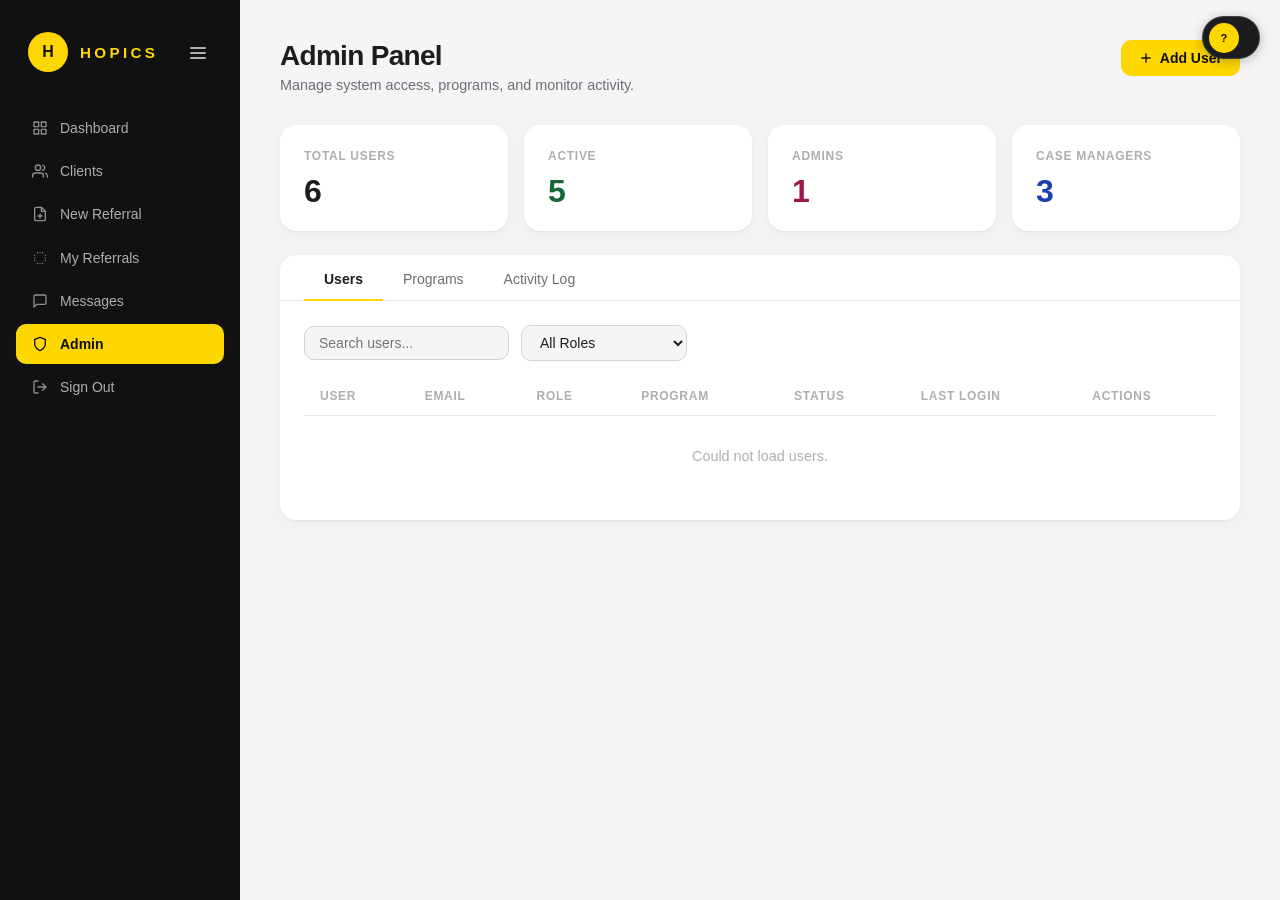
==== commit 963696da: "Fix Edit Program button, add Community/Archive/Email GAS support - admin.html: replace prompt() with" ====
--- a/admin.html
+++ b/admin.html
@@ -971,16 +971,35 @@
 
         // ── Edit program assignment for a user ────────────────────────
         function openEditProgram(email, currentProgram) {
-            const prog = prompt('Assign program for ' + email + ':\n(Leave blank to remove)', currentProgram || '');
-            if (prog === null) return; // cancelled
+            document.getElementById('assignProgEmail').value = email;
+            document.getElementById('assignProgUserLabel').textContent = 'Staff: ' + email;
+            // Populate dropdown with loaded programs
+            const sel = document.getElementById('assignProgSelect');
+            while (sel.options.length > 1) sel.remove(1);
+            programs.forEach(function(p) {
+                const name = p.programName || p.name || '';
+                if (!name) return;
+                const opt = document.createElement('option');
+                opt.value = name; opt.textContent = name;
+                if (name === currentProgram) opt.selected = true;
+                sel.appendChild(opt);
+            });
+            if (!currentProgram) sel.value = '';
+            document.getElementById('assignProgModal').style.display = 'flex';
+        }
+
+        function saveAssignProgram() {
+            const email = document.getElementById('assignProgEmail').value;
+            const prog  = document.getElementById('assignProgSelect').value;
+            document.getElementById('assignProgModal').style.display = 'none';
             fetch(GAS_URL, {
                 method: 'POST', mode: 'no-cors',
                 headers: { 'Content-Type': 'application/x-www-form-urlencoded' },
                 body: new URLSearchParams({ action: 'updateUserProgram', email, program: prog, changedBy: _sess.email || '' }).toString()
             }).catch(() => {});
-            // Update local display immediately
             const user = users.find(u => u.email === email);
             if (user) { user.program = prog; renderUsers(users); }
+            showToast('Program updated', 'success');
         }
 
         // ── Edit program modal ────────────────────────────────────────
@@ -1053,6 +1072,26 @@
             <div style="height:1px;background:rgba(255,255,255,0.08);margin-bottom:1.25rem;"></div>
             <button onclick="signOut()" style="margin-top:1.5rem;width:100%;padding:0.75rem;border-radius:10px;border:1px solid rgba(239,68,68,0.3);background:rgba(239,68,68,0.1);color:#fca5a5;font-size:0.875rem;font-weight:600;cursor:pointer;">Sign Out</button>
         </div>
+    </div>
+
+    <!-- Assign User Program Modal -->
+    <div id="assignProgModal" style="display:none;position:fixed;inset:0;z-index:700;background:rgba(0,0,0,0.5);align-items:center;justify-content:center;" onclick="if(event.target===this)this.style.display='none'">
+      <div style="background:#fff;border-radius:20px;padding:2rem;width:100%;max-width:400px;margin:1rem;">
+        <div style="display:flex;justify-content:space-between;align-items:center;margin-bottom:1.25rem;">
+          <h3 style="margin:0;font-size:1rem;font-weight:700;">Assign Program</h3>
+          <button onclick="document.getElementById('assignProgModal').style.display='none'" style="background:none;border:none;font-size:1.2rem;cursor:pointer;color:#6e6e73;">✕</button>
+        </div>
+        <p id="assignProgUserLabel" style="font-size:0.875rem;color:#6e6e73;margin:0 0 1rem;"></p>
+        <input type="hidden" id="assignProgEmail">
+        <label style="font-size:0.8rem;font-weight:600;color:#6e6e73;display:block;margin-bottom:0.4rem;">Program</label>
+        <select id="assignProgSelect" class="form-input" style="width:100%;box-sizing:border-box;">
+          <option value="">— No Program —</option>
+        </select>
+        <div style="display:flex;gap:0.75rem;margin-top:1.5rem;">
+          <button onclick="document.getElementById('assignProgModal').style.display='none'" class="btn btn-secondary" style="flex:1;">Cancel</button>
+          <button onclick="saveAssignProgram()" class="btn btn-primary" style="flex:1;">Save</button>
+        </div>
+      </div>
     </div>
 
     <!-- Edit Program Modal -->
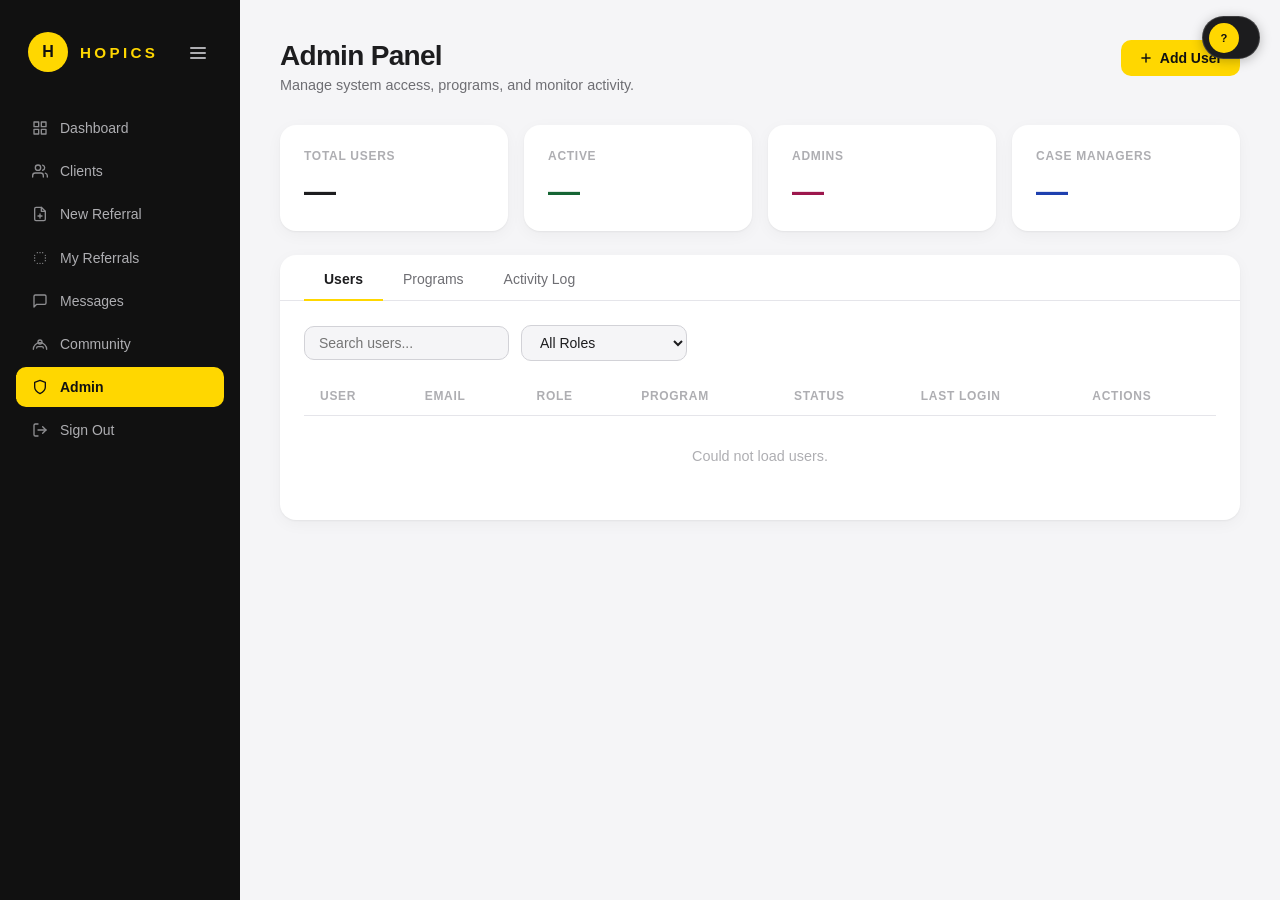
==== commit 77c216c8: "Convert My Referrals to card grid; add admin filters; fix messages overlap - my-referrals.html: repl" ====
--- a/admin.html
+++ b/admin.html
@@ -251,6 +251,15 @@
                     </svg>
                     <span>Messages</span>
                 </a>
+                <a href="community.html">
+                    <svg xmlns="http://www.w3.org/2000/svg" width="16" height="16" viewBox="0 0 24 24"
+                         fill="none" stroke="currentColor" stroke-width="2" stroke-linecap="round" stroke-linejoin="round">
+                        <path d="M17 18a2 2 0 0 0-2-2H9a2 2 0 0 0-2 2"/>
+                        <circle cx="12" cy="9" r="3"/>
+                        <path d="M22 20a10 10 0 1 0-20 0"/>
+                    </svg>
+                    <span>Community</span>
+                </a>
                 <a href="admin.html" id="adminLink" class="active">
                     <svg xmlns="http://www.w3.org/2000/svg" width="16" height="16" viewBox="0 0 24 24"
                          fill="none" stroke="currentColor" stroke-width="2" stroke-linecap="round" stroke-linejoin="round">
@@ -293,19 +302,19 @@
             <div class="data-grid" id="adminStats">
                 <div class="stat-card">
                     <h3>Total Users</h3>
-                    <div class="card-value">6</div>
+                    <div class="card-value" id="statTotalUsers">—</div>
                 </div>
                 <div class="stat-card">
                     <h3>Active</h3>
-                    <div class="card-value" style="color:#166534;">5</div>
+                    <div class="card-value" id="statActiveUsers" style="color:#166534;">—</div>
                 </div>
                 <div class="stat-card">
                     <h3>Admins</h3>
-                    <div class="card-value" style="color:#9d174d;">1</div>
+                    <div class="card-value" id="statAdmins" style="color:#9d174d;">—</div>
                 </div>
                 <div class="stat-card">
                     <h3>Case Managers</h3>
-                    <div class="card-value" style="color:#1e40af;">3</div>
+                    <div class="card-value" id="statCaseManagers" style="color:#1e40af;">—</div>
                 </div>
             </div>
 
@@ -393,12 +402,6 @@
                             <input type="date" id="logDateTo" title="To date">
                             <select id="logUserFilter">
                                 <option value="">All Users</option>
-                                <option>Ashley R.</option>
-                                <option>Carlos M.</option>
-                                <option>Elena V.</option>
-                                <option>Marcus D.</option>
-                                <option>Jordan K.</option>
-                                <option>Sam T.</option>
                             </select>
                             <button class="btn btn-secondary" style="font-size:0.825rem;padding:0.45rem 0.875rem;" onclick="filterLog()">Filter</button>
                         </div>
@@ -598,18 +601,7 @@
 
         let programs = [];
 
-        const activityLog = [
-            { ts: 'Apr 6, 2026, 9:18 AM',  user: 'Ashley R.',  action: 'created',     detail: 'New referral for Maria Lopez — Housing' },
-            { ts: 'Apr 6, 2026, 8:55 AM',  user: 'Elena V.',   action: 'login',       detail: 'Signed in via Google SSO' },
-            { ts: 'Apr 5, 2026, 4:22 PM',  user: 'Carlos M.',  action: 'edited',      detail: 'Updated referral REF_1711944120000 status → In Progress' },
-            { ts: 'Apr 5, 2026, 3:40 PM',  user: 'Ashley R.',  action: 'added',       detail: 'Added user Jordan Kim (Intake Coordinator)' },
-            { ts: 'Apr 5, 2026, 2:15 PM',  user: 'Marcus D.',  action: 'created',     detail: 'New referral for David Torres — Employment' },
-            { ts: 'Apr 4, 2026, 11:05 AM', user: 'Jordan K.',  action: 'login',       detail: 'Signed in via Google SSO' },
-            { ts: 'Apr 3, 2026, 3:50 PM',  user: 'Ashley R.',  action: 'deactivated', detail: 'Deactivated user Sam Thompson' },
-            { ts: 'Apr 3, 2026, 1:30 PM',  user: 'Elena V.',   action: 'created',     detail: 'New referral for Angela Kim — Medical' },
-            { ts: 'Apr 2, 2026, 10:45 AM', user: 'Carlos M.',  action: 'edited',      detail: 'Updated referral REF_1711855320000 status → Completed' },
-            { ts: 'Apr 1, 2026, 9:00 AM',  user: 'Ashley R.',  action: 'login',       detail: 'Signed in via Google SSO' }
-        ];
+        const activityLog = [];
 
         // ── Tab switching ─────────────────────────────────────────────
         function switchTab(name, btn) {
@@ -712,6 +704,10 @@
 
         function renderActivity(list) {
             const tbody = document.getElementById('activityTableBody');
+            if (!list || list.length === 0) {
+                tbody.innerHTML = '<tr><td colspan="4" style="text-align:center;padding:2rem;color:#aeaeb2;">No activity to display.</td></tr>';
+                return;
+            }
             tbody.innerHTML = list.map(a => `
                 <tr>
                     <td style="color:#6e6e73;font-size:0.83rem;white-space:nowrap;">${a.ts}</td>
@@ -724,10 +720,8 @@
 
         function filterLog() {
             const user = document.getElementById('logUserFilter').value;
-            const from = document.getElementById('logDateFrom').value;
-            const to   = document.getElementById('logDateTo').value;
             let list = activityLog;
-            if (user) list = list.filter(a => a.user.startsWith(user.split(' ')[0]));
+            if (user) list = list.filter(a => a.user === user || (a.user || '').startsWith(user.split(' ')[0]));
             renderActivity(list);
         }
 
@@ -849,11 +843,14 @@
 
         // ── Update stats ──────────────────────────────────────────────
         function updateAdminStats() {
-            const cards = document.querySelectorAll('#adminStats .card-value');
-            cards[0].textContent = users.length;
-            cards[1].textContent = users.filter(u => u.status).length;
-            cards[2].textContent = users.filter(u => u.role === 'admin').length;
-            cards[3].textContent = users.filter(u => u.role === 'case_manager').length;
+            const el0 = document.getElementById('statTotalUsers');
+            const el1 = document.getElementById('statActiveUsers');
+            const el2 = document.getElementById('statAdmins');
+            const el3 = document.getElementById('statCaseManagers');
+            if (el0) el0.textContent = users.length;
+            if (el1) el1.textContent = users.filter(u => u.status).length;
+            if (el2) el2.textContent = users.filter(u => u.role === 'admin').length;
+            if (el3) el3.textContent = users.filter(u => u.role === 'case_manager').length;
         }
 
         // ── Modal helpers ─────────────────────────────────────────────
@@ -925,6 +922,16 @@
                 });
                 renderUsers(users);
                 updateAdminStats();
+                // Populate log user filter with real users
+                const logSel = document.getElementById('logUserFilter');
+                if (logSel) {
+                    while (logSel.options.length > 1) logSel.remove(1);
+                    users.forEach(function(u) {
+                        const opt = document.createElement('option');
+                        opt.value = u.name; opt.textContent = u.name;
+                        logSel.appendChild(opt);
+                    });
+                }
             }
         }
 
--- a/styles.css
+++ b/styles.css
@@ -1254,6 +1254,69 @@
     transform: translateX(-50%) translateY(0);
 }
 
+/* ── Fixed Top Bar ── */
+.top-bar {
+    position: fixed;
+    top: 0;
+    left: 240px; /* matches sidebar width */
+    right: 0;
+    height: 56px;
+    background: #ffffff;
+    border-bottom: 1px solid #e5e5ea;
+    display: flex;
+    align-items: center;
+    justify-content: space-between;
+    padding: 0 1.5rem;
+    z-index: 90;
+    transition: left 0.35s cubic-bezier(.22,1,.36,1);
+}
+.app-sidebar.sidebar-collapsed ~ .app-main .top-bar,
+.sidebar-collapsed + .app-main .top-bar {
+    left: 64px;
+}
+.top-bar-title {
+    font-size: 1.05rem;
+    font-weight: 700;
+    color: #1d1d1f;
+}
+.top-bar-user {
+    display: flex;
+    align-items: center;
+    gap: 0.6rem;
+}
+.top-bar-avatar {
+    width: 34px;
+    height: 34px;
+    border-radius: 50%;
+    object-fit: cover;
+    border: 2px solid #ffd700;
+}
+.top-bar-initials {
+    width: 34px;
+    height: 34px;
+    border-radius: 50%;
+    background: linear-gradient(135deg, #ffd700, #e07a00);
+    display: flex;
+    align-items: center;
+    justify-content: center;
+    font-size: 0.75rem;
+    font-weight: 700;
+    color: #1a1a1a;
+    flex-shrink: 0;
+}
+.top-bar-name {
+    font-size: 0.875rem;
+    font-weight: 600;
+    color: #1d1d1f;
+    max-width: 160px;
+    overflow: hidden;
+    text-overflow: ellipsis;
+    white-space: nowrap;
+}
+.app-main.has-top-bar {
+    padding-top: calc(56px + 1.5rem);
+}
+
 #_hopics_toast.toast-success { background: #166534; }
 #_hopics_toast.toast-error   { background: #991b1b; }
 #_hopics_toast.toast-info    { background: #1c1c1e; }
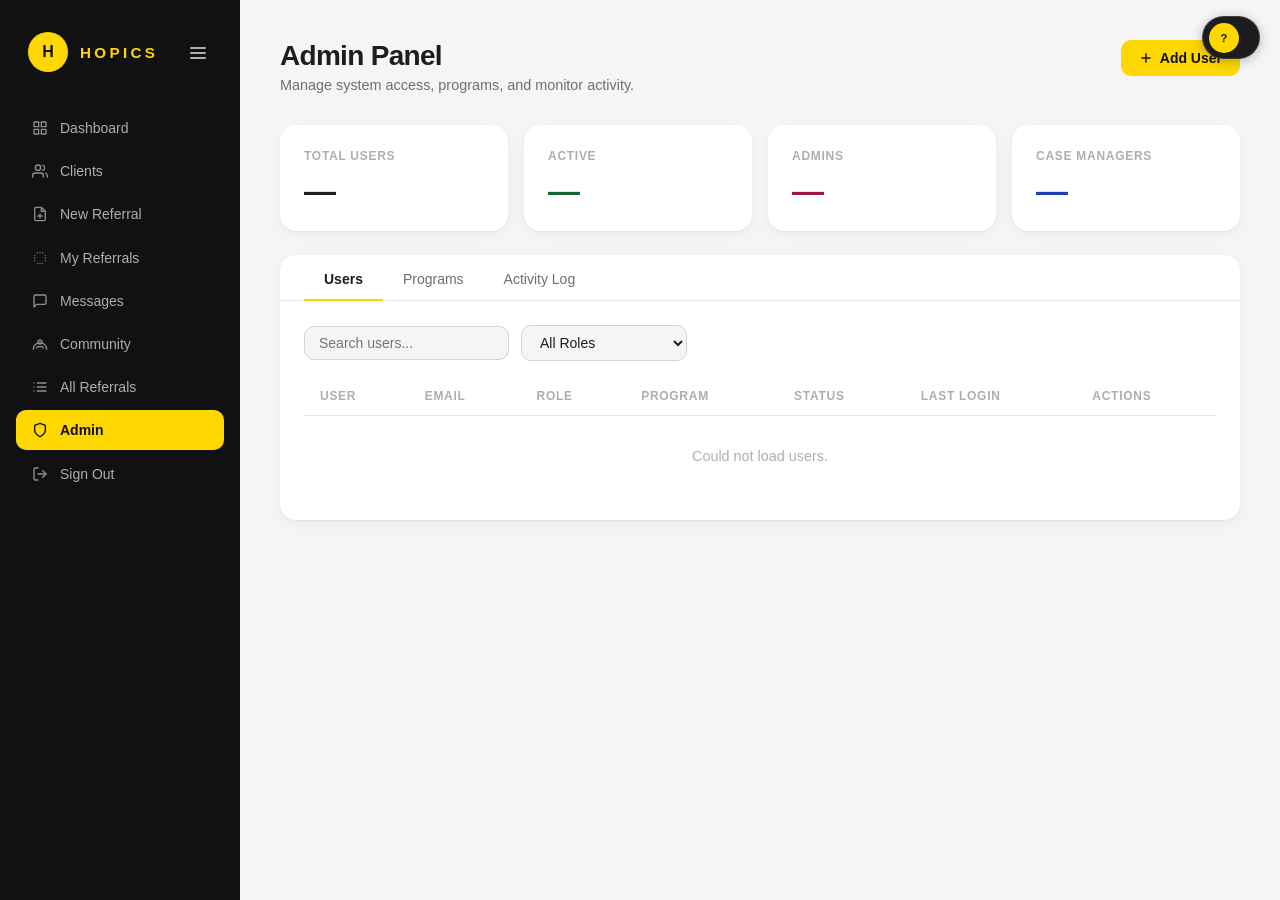
==== commit 99d42c67: "Major feature update: referrals, community, admin profiles - All Referrals page: expanded filter pan" ====
--- a/admin.html
+++ b/admin.html
@@ -260,6 +260,15 @@
                     </svg>
                     <span>Community</span>
                 </a>
+                <a href="all-referrals.html" id="allReferralsLink">
+                    <svg xmlns="http://www.w3.org/2000/svg" width="16" height="16" viewBox="0 0 24 24" fill="none" stroke="currentColor" stroke-width="2" stroke-linecap="round" stroke-linejoin="round">
+                        <line x1="8" y1="6" x2="21" y2="6"/><line x1="8" y1="12" x2="21" y2="12"/>
+                        <line x1="8" y1="18" x2="21" y2="18"/>
+                        <line x1="3" y1="6" x2="3.01" y2="6"/><line x1="3" y1="12" x2="3.01" y2="12"/>
+                        <line x1="3" y1="18" x2="3.01" y2="18"/>
+                    </svg>
+                    <span>All Referrals</span>
+                </a>
                 <a href="admin.html" id="adminLink" class="active">
                     <svg xmlns="http://www.w3.org/2000/svg" width="16" height="16" viewBox="0 0 24 24"
                          fill="none" stroke="currentColor" stroke-width="2" stroke-linecap="round" stroke-linejoin="round">
@@ -476,11 +485,11 @@
         </div>
     </div>
 
-    <!-- Edit Role Modal -->
+    <!-- Edit User Modal -->
     <div class="modal-overlay" id="editRoleModal" onclick="onOverlayClick(event,'editRoleModal')">
         <div class="modal-box">
             <div class="modal-header">
-                <span class="modal-title">Edit User Role</span>
+                <span class="modal-title">Edit User</span>
                 <button class="modal-close" onclick="closeModal('editRoleModal')" aria-label="Close">
                     <svg xmlns="http://www.w3.org/2000/svg" width="16" height="16" viewBox="0 0 24 24"
                          fill="none" stroke="currentColor" stroke-width="2.5" stroke-linecap="round" stroke-linejoin="round">
@@ -489,10 +498,14 @@
                 </button>
             </div>
             <p style="font-size:0.875rem;color:#6e6e73;margin-bottom:1.25rem;">
-                Changing the role for <strong id="editRoleUserName" style="color:#1d1d1f;"></strong>.
+                Editing profile for <strong id="editRoleUserName" style="color:#1d1d1f;"></strong>.
             </p>
             <div class="modal-form-group">
-                <label class="modal-label" for="editRoleSelect">New Role</label>
+                <label class="modal-label" for="editUserNameInput">Display Name</label>
+                <input class="modal-input" type="text" id="editUserNameInput" placeholder="Full name">
+            </div>
+            <div class="modal-form-group">
+                <label class="modal-label" for="editRoleSelect">Role</label>
                 <select class="modal-input" id="editRoleSelect">
                     <option value="admin">Admin</option>
                     <option value="supervisor">Supervisor</option>
@@ -504,7 +517,7 @@
             </div>
             <div class="modal-footer">
                 <button class="btn btn-secondary" onclick="closeModal('editRoleModal')">Cancel</button>
-                <button class="btn btn-primary" onclick="saveRole()">Save Role</button>
+                <button class="btn btn-primary" onclick="saveRole()">Save</button>
             </div>
         </div>
     </div>
@@ -565,6 +578,8 @@
         if (_sess.role === 'admin') {
             const al = document.getElementById('adminLink');
             if (al) al.style.display = 'flex';
+            const arl = document.getElementById('allReferralsLink');
+            if (arl) arl.style.display = 'flex';
         }
 
         // ── Mock Data ────────────────────────────────────────────────
@@ -625,7 +640,7 @@
                     <td>
                         <div style="display:flex;align-items:center;gap:0.75rem;">
                             <div class="admin-table-avatar ${AVATAR_CSS[u.role]}">${initials(u.name)}</div>
-                            <span style="font-weight:600;font-size:0.9rem;">${u.name}</span>
+                            <span style="font-weight:600;font-size:0.9rem;cursor:pointer;color:#1d1d1f;" onclick="openEditRole(${u.id})" title="Edit user profile">${u.name}</span>
                         </div>
                     </td>
                     <td style="color:#6e6e73;font-size:0.875rem;">${u.email}</td>
@@ -814,7 +829,8 @@
             const u = users.find(u => u.id === id);
             if (!u) return;
             _editRoleId = id;
-            document.getElementById('editRoleUserName').textContent = u.name;
+            document.getElementById('editRoleUserName').textContent = u.email;
+            document.getElementById('editUserNameInput').value = u.name || '';
             document.getElementById('editRoleSelect').value = u.role;
             openModal('editRoleModal');
         }
@@ -824,6 +840,8 @@
             if (!u) return;
 
             const newRole = document.getElementById('editRoleSelect').value;
+            const newName = document.getElementById('editUserNameInput').value.trim();
+            if (newName) u.name = newName;
             u.role = newRole;
             renderUsers(users);
             updateAdminStats();
@@ -836,7 +854,8 @@
                 body: new URLSearchParams({
                     action: 'updateUserRole',
                     email:  u.email,
-                    role:   newRole
+                    role:   newRole,
+                    name:   newName
                 }).toString()
             }).catch(() => {});
         }
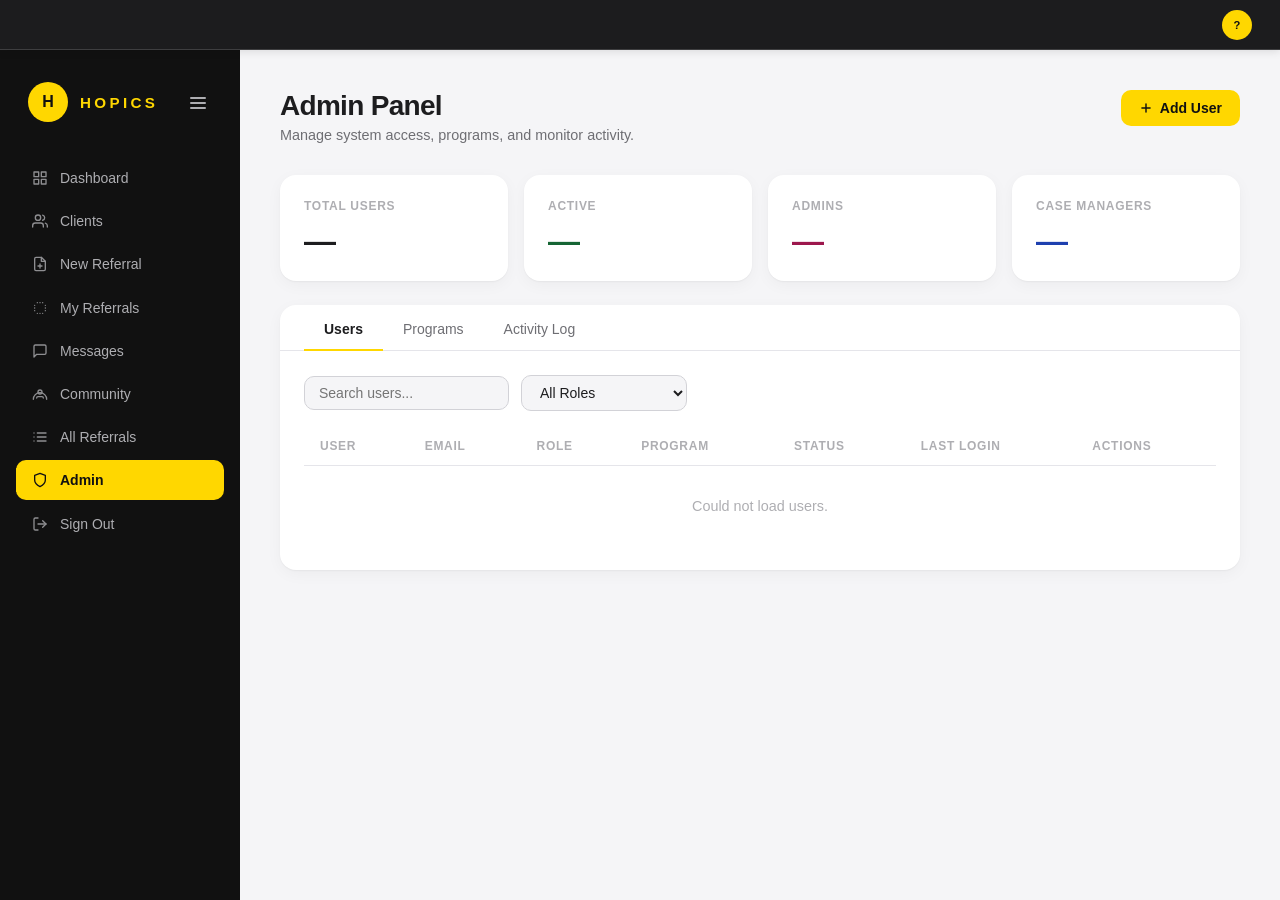
==== commit b0e3dac7: "Add fixed top bar with user avatar and name, fix CORS for POST requests" ====
--- a/admin.html
+++ b/admin.html
@@ -640,7 +640,7 @@
                     <td>
                         <div style="display:flex;align-items:center;gap:0.75rem;">
                             <div class="admin-table-avatar ${AVATAR_CSS[u.role]}">${initials(u.name)}</div>
-                            <span style="font-weight:600;font-size:0.9rem;cursor:pointer;color:#1d1d1f;" onclick="openEditRole(${u.id})" title="Edit user profile">${u.name}</span>
+                            <a href="staff-profile.html?email=${encodeURIComponent(u.email)}" style="font-weight:600;font-size:0.9rem;color:#1d1d1f;text-decoration:none;border-bottom:1px dashed #d2d2d7;" title="View profile">${u.name}</a>
                         </div>
                     </td>
                     <td style="color:#6e6e73;font-size:0.875rem;">${u.email}</td>
@@ -654,8 +654,6 @@
                     <td style="color:#6e6e73;font-size:0.85rem;">${u.lastLogin}</td>
                     <td>
                         <div style="display:flex;align-items:center;gap:0.625rem;">
-                            <button class="btn-xs btn-xs-secondary" onclick="openEditRole(${u.id})">Edit Role</button>
-                            <button class="btn-xs btn-xs-secondary" onclick="openEditProgram('${u.email}', ${JSON.stringify(u.program || '')})">Edit Program</button>
                             <label class="toggle" title="${u.status ? 'Deactivate' : 'Activate'} user">
                                 <input type="checkbox" ${u.status ? 'checked' : ''} onchange="toggleUser(${u.id}, this.checked)">
                                 <div class="toggle-track"></div>
@@ -763,7 +761,6 @@
 
             fetch(GAS_URL, {
                 method: 'POST',
-                mode:   'no-cors',
                 headers: { 'Content-Type': 'application/x-www-form-urlencoded' },
                 body: new URLSearchParams({
                     action:   'newUser',
@@ -773,7 +770,15 @@
                     program:  program,
                     addedBy:  _sess.email || ''
                 }).toString()
-            }).catch(() => {});
+            }).then(response => response.json()).then(data => {
+                if (data.success) {
+                    showToast('User added successfully', 'success');
+                } else {
+                    showToast('Failed to add user: ' + (data.message || 'Unknown error'), 'error');
+                }
+            }).catch(error => {
+                showToast('Error adding user', 'error');
+            });
 
             // Update local list
             users.push({ id: Date.now(), name, email, role, program, status: true, lastLogin: 'Never' });
@@ -798,7 +803,6 @@
 
             fetch(GAS_URL, {
                 method: 'POST',
-                mode:   'no-cors',
                 headers: { 'Content-Type': 'application/x-www-form-urlencoded' },
                 body: new URLSearchParams({
                     action:      'addProgram',
@@ -811,7 +815,15 @@
                     status:      status,
                     addedBy:     _sess.email || ''
                 }).toString()
-            }).catch(() => {});
+            }).then(response => response.json()).then(data => {
+                if (data.success) {
+                    showToast('Program added successfully', 'success');
+                } else {
+                    showToast('Failed to add program: ' + (data.message || 'Unknown error'), 'error');
+                }
+            }).catch(error => {
+                showToast('Error adding program', 'error');
+            });
 
             closeModal('addProgramModal');
             // Clear fields
@@ -917,16 +929,8 @@
         function onUsersLoaded(data) {
             if (data && data.success && Array.isArray(data.users)) {
                 users = data.users.map(function(u, i) {
-                    // Old schema had no Program column — detect by checking if program field is a date
-                    var prog      = u.program   || '';
-                    var lastLogin = u.lastLogin || 'Never';
-                    if (looksLikeDate(prog)) {
-                        // Columns shifted: program slot has dateAdded, lastLogin slot has addedBy
-                        prog      = '';
-                        lastLogin = u.dateAdded || 'Never';
-                    }
-                    // Clean up raw ISO timestamps for display
-                    if (looksLikeDate(lastLogin)) {
+                    var lastLogin = u.lastLogin || '';
+                    if (lastLogin && lastLogin !== 'Never') {
                         try { lastLogin = new Date(lastLogin).toLocaleDateString(); } catch(e) {}
                     }
                     return {
@@ -935,8 +939,8 @@
                         email:     u.email || '',
                         role:      u.role  || 'case_manager',
                         status:    String(u.status).toLowerCase() === 'active',
-                        program:   prog,
-                        lastLogin: lastLogin
+                        program:   u.program || '',
+                        lastLogin: lastLogin || 'Never'
                     };
                 });
                 renderUsers(users);
--- a/styles.css
+++ b/styles.css
@@ -29,6 +29,7 @@
     color: #1d1d1f;
     min-height: 100vh;
     -webkit-font-smoothing: antialiased;
+    padding-top: 50px;
 }
 
 a { text-decoration: none; color: inherit; }
@@ -43,9 +44,10 @@
 
 /* ── App Shell ── */
 .app-shell {
-    min-height: 100vh;
+    height: calc(100vh - 50px);
     display: flex;
     flex-direction: row;
+    overflow: hidden;
 }
 
 /* ── Hero Panel ── */
@@ -551,7 +553,7 @@
 /* ── App Main ── */
 .app-main {
     padding: 2.5rem;
-    min-height: 100vh;
+    height: 100vh;
     overflow-y: auto;
     flex: 1;
     min-width: 0;
@@ -1195,28 +1197,29 @@
 .action-deactivated { background: #fee2e2; color: #991b1b; }
 
 
-/* ── Fixed profile button (top-right, all pages) ── */
+/* ── Fixed top bar (all pages) ── */
 #profileBtn {
     position: fixed !important;
-    top: 1rem !important;
-    right: 1.25rem !important;
+    top: 0 !important;
+    left: 0 !important;
+    right: 0 !important;
     z-index: 9999 !important;
     cursor: pointer;
     display: flex;
     align-items: center;
+    justify-content: flex-end;
     gap: 0.5rem;
     background: #1c1c1e !important;
-    border: 1px solid rgba(255,255,255,0.15) !important;
-    border-radius: 40px;
-    padding: 0.35rem 0.75rem 0.35rem 0.35rem;
-    box-shadow: 0 2px 12px rgba(0,0,0,0.25);
-    transition: background 0.2s, box-shadow 0.2s;
+    border-bottom: 1px solid rgba(255,255,255,0.15) !important;
+    padding: 0.5rem 1.25rem;
+    box-shadow: 0 2px 8px rgba(0,0,0,0.1);
     text-decoration: none;
+    height: 50px;
+    box-sizing: border-box;
 }
 
 #profileBtn:hover {
     background: #2c2c2e !important;
-    box-shadow: 0 4px 20px rgba(0,0,0,0.35);
 }
 
 #sidebarName {
